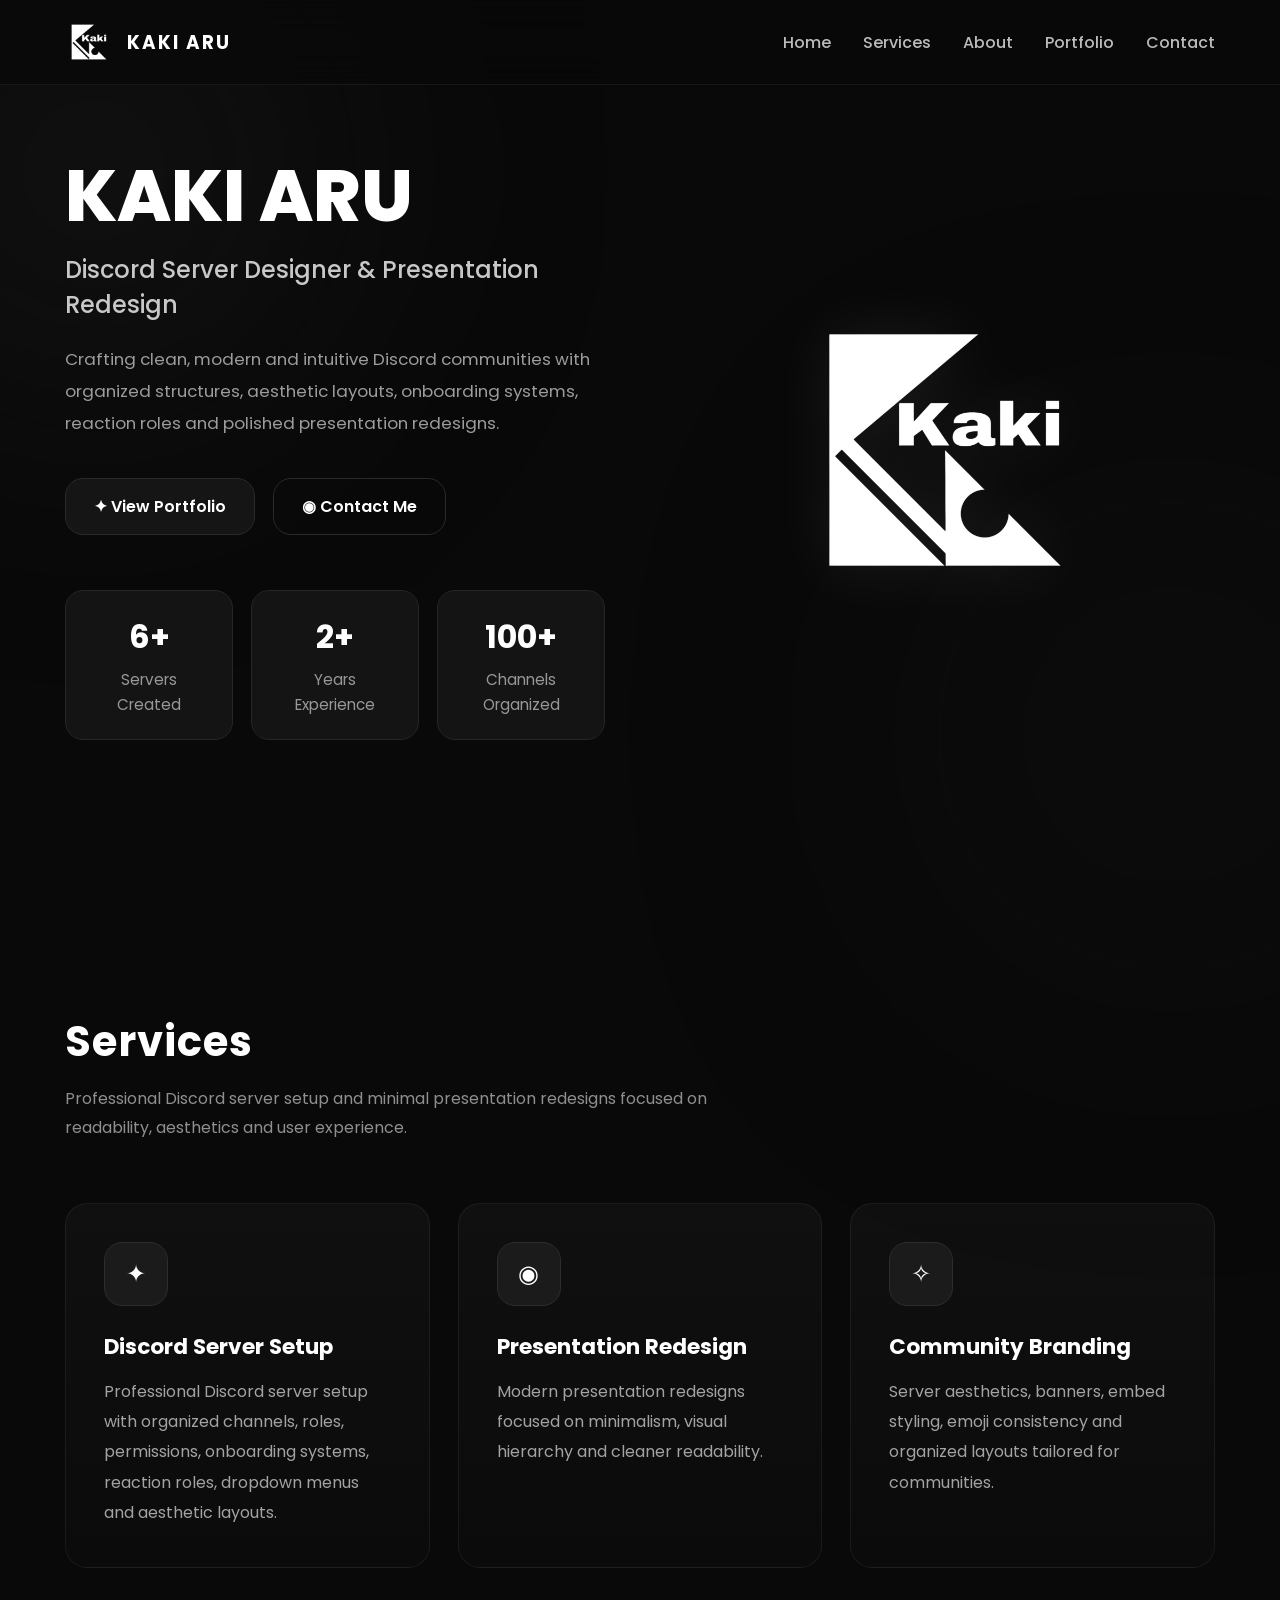
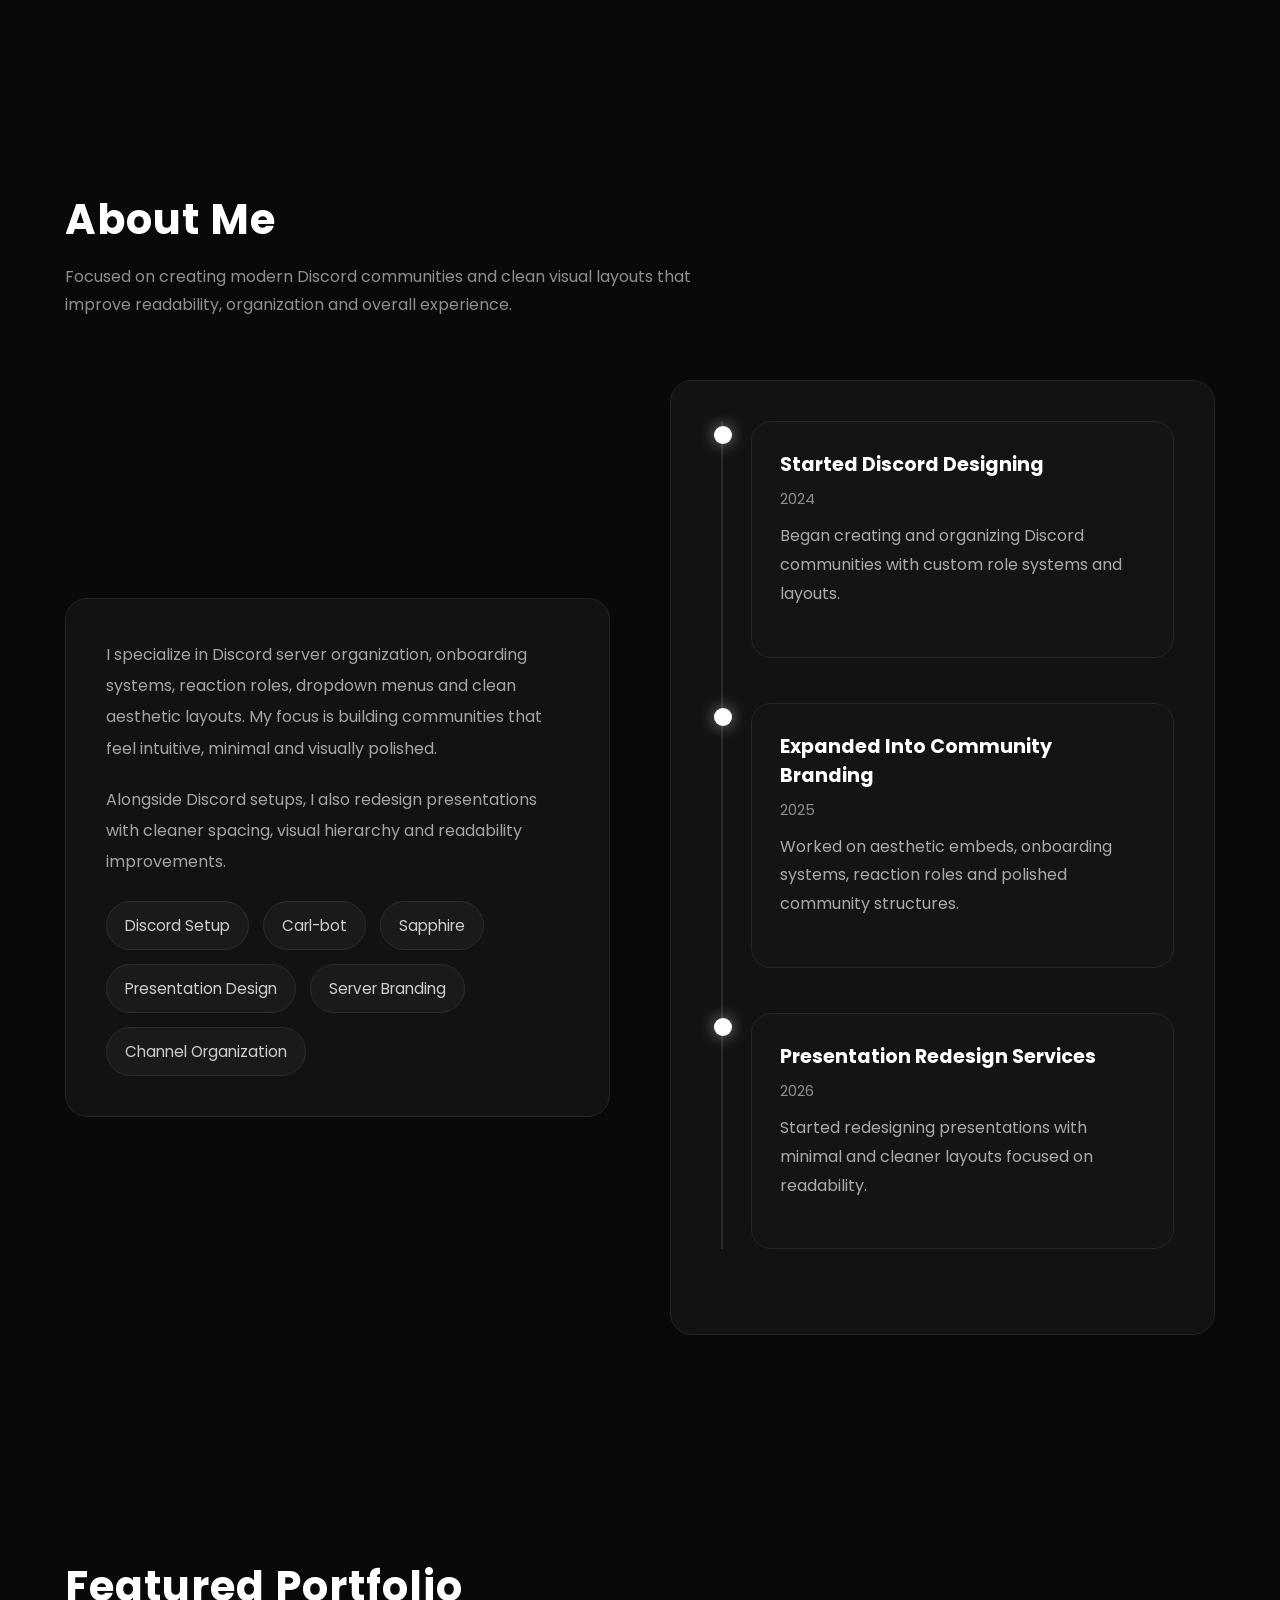
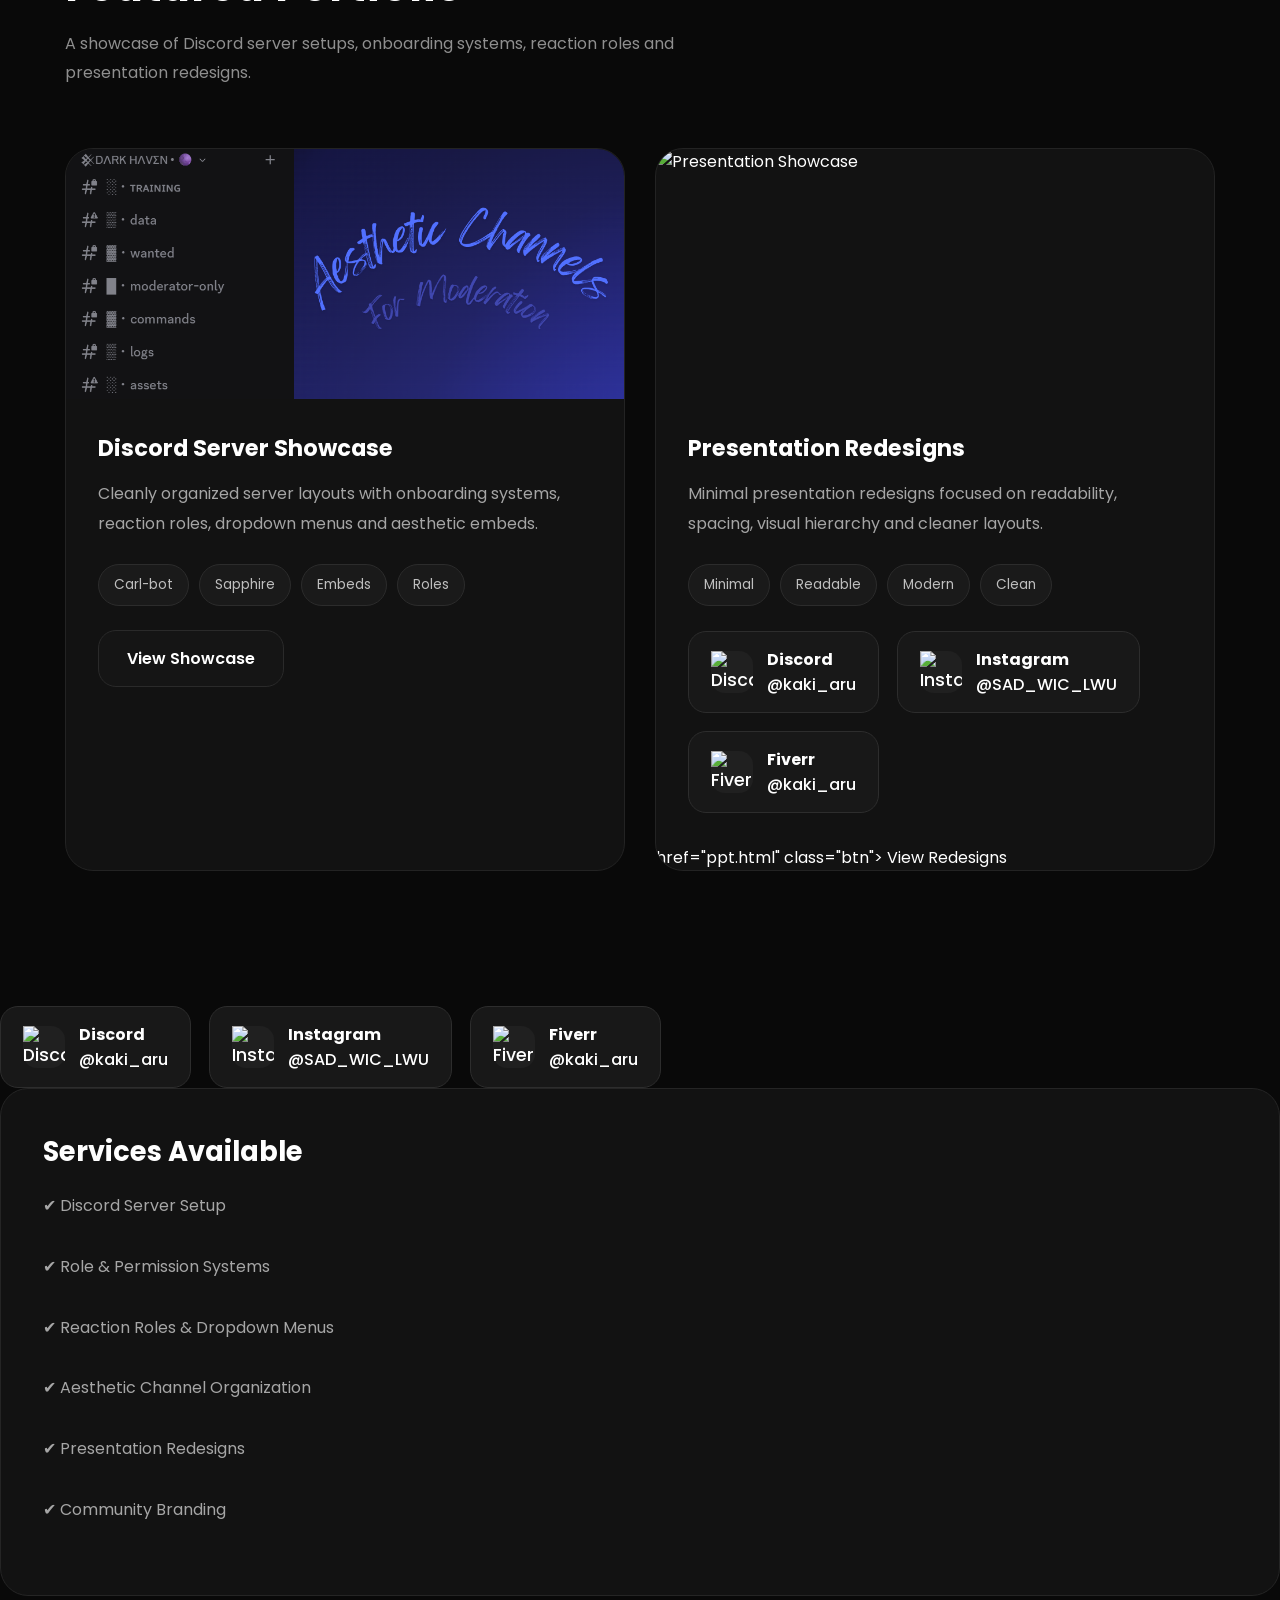
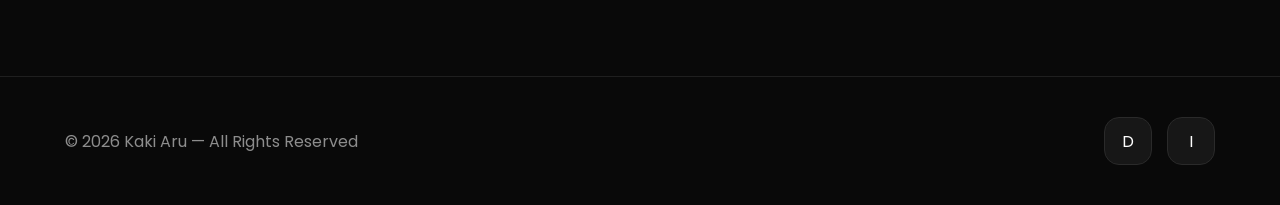
==== index.html @ 2134ad2c "Update index.html" ====
<!DOCTYPE html>
<html lang="en">

<head>

<meta charset="UTF-8">
<meta name="viewport" content="width=device-width, initial-scale=1.0">

<title>Kaki Aru | Discord Designer</title>

<meta name="description" content="Discord server setup and presentation redesign portfolio by Kaki Aru.">

<link rel="stylesheet" href="style.css">

</head>

<body>

<!-- MOBILE MENU -->

<div class="mobile-menu" id="mobileMenu">

<a href="#home">Home</a>
<a href="#services">Services</a>
<a href="#about">About</a>
<a href="#portfolio">Portfolio</a>
<a href="#contact">Contact</a>

</div>

<!-- NAVBAR -->

<nav id="navbar">

<div class="container nav-wrapper">

<div class="logo-area">

<img src="assets/logo.png" alt="Kaki Aru Logo">

<div class="logo-text">
KAKI ARU
</div>

</div>

<div class="nav-links">

<a href="#home">Home</a>
<a href="#services">Services</a>
<a href="#about">About</a>
<a href="#portfolio">Portfolio</a>
<a href="#contact">Contact</a>

</div>

<div class="menu-btn" id="menuBtn">
☰
</div>

</div>

</nav>

<!-- HERO -->

<section class="hero" id="home">

<div class="container hero-wrapper">

<div class="hero-content reveal">

<h1>
KAKI ARU
</h1>

<h2>
Discord Server Designer & Presentation Redesign
</h2>

<p>

Crafting clean, modern and intuitive Discord communities
with organized structures, aesthetic layouts, onboarding systems,
reaction roles and polished presentation redesigns.

</p>

<div class="hero-buttons">

<a href="#portfolio" class="btn">
✦ View Portfolio
</a>

<a href="#contact" class="btn secondary">
◉ Contact Me
</a>

</div>

<div class="stats">

<div class="stat">

<h3>6+</h3>
<span>Servers Created</span>

</div>

<div class="stat">

<h3>2+</h3>
<span>Years Experience</span>

</div>

<div class="stat">

<h3>100+</h3>
<span>Channels Organized</span>

</div>

</div>

</div>

<div class="hero-logo reveal">

<img src="assets/logo.png" alt="Kaki Aru Logo">

</div>

</div>

</section>

<!-- SERVICES -->

<section id="services">

<div class="container">

<div class="section-header reveal">

<h2 class="section-title">
Services
</h2>

<p class="section-sub">

Professional Discord server setup and minimal presentation redesigns
focused on readability, aesthetics and user experience.

</p>

</div>

<div class="services-grid">

<div class="service-card reveal">

<div class="service-icon">
✦
</div>

<h3>
Discord Server Setup
</h3>

<p>

Professional Discord server setup with organized channels,
roles, permissions, onboarding systems, reaction roles,
dropdown menus and aesthetic layouts.

</p>

</div>

<div class="service-card reveal">

<div class="service-icon">
◉
</div>

<h3>
Presentation Redesign
</h3>

<p>

Modern presentation redesigns focused on minimalism,
visual hierarchy and cleaner readability.

</p>

</div>

<div class="service-card reveal">

<div class="service-icon">
✧
</div>

<h3>
Community Branding
</h3>

<p>

Server aesthetics, banners, embed styling,
emoji consistency and organized layouts
tailored for communities.

</p>

</div>

</div>

</div>

</section>

<!-- ABOUT -->

<section id="about">

<div class="container">

<div class="section-header reveal">

<h2 class="section-title">
About Me
</h2>

<p class="section-sub">

Focused on creating modern Discord communities and clean visual layouts
that improve readability, organization and overall experience.

</p>

</div>

<div class="about">

<div class="about-box reveal">

<p>

I specialize in Discord server organization, onboarding systems,
reaction roles, dropdown menus and clean aesthetic layouts.
My focus is building communities that feel intuitive,
minimal and visually polished.

</p>

<p>

Alongside Discord setups, I also redesign presentations with cleaner
spacing, visual hierarchy and readability improvements.

</p>

<div class="skills">

<div class="skill">Discord Setup</div>
<div class="skill">Carl-bot</div>
<div class="skill">Sapphire</div>
<div class="skill">Presentation Design</div>
<div class="skill">Server Branding</div>
<div class="skill">Channel Organization</div>

</div>

</div>

<div class="about-box reveal">

<div class="timeline">

<div class="timeline-item">

<div class="timeline-dot"></div>

<div class="timeline-content">

<h4>Started Discord Designing</h4>

<span>2024</span>

<p>

Began creating and organizing Discord communities
with custom role systems and layouts.

</p>

</div>

</div>

<div class="timeline-item">

<div class="timeline-dot"></div>

<div class="timeline-content">

<h4>Expanded Into Community Branding</h4>

<span>2025</span>

<p>

Worked on aesthetic embeds, onboarding systems,
reaction roles and polished community structures.

</p>

</div>

</div>

<div class="timeline-item">

<div class="timeline-dot"></div>

<div class="timeline-content">

<h4>Presentation Redesign Services</h4>

<span>2026</span>

<p>

Started redesigning presentations with minimal
and cleaner layouts focused on readability.

</p>

</div>

</div>

</div>

</div>

</div>

</div>

</section>

<!-- PORTFOLIO -->

<section id="portfolio">

<div class="container">

<div class="section-header reveal">

<h2 class="section-title">
Featured Portfolio
</h2>

<p class="section-sub">

A showcase of Discord server setups, onboarding systems,
reaction roles and presentation redesigns.

</p>

</div>

<div class="portfolio-grid">

<!-- DISCORD -->

<div class="portfolio-card reveal">

<div class="portfolio-image">

<img src="assets/discord1.png" alt="Discord Showcase">

</div>

<div class="portfolio-content">

<h3>
Discord Server Showcase
</h3>

<p>

Cleanly organized server layouts with onboarding systems,
reaction roles, dropdown menus and aesthetic embeds.

</p>

<div class="portfolio-tags">

<span>Carl-bot</span>
<span>Sapphire</span>
<span>Embeds</span>
<span>Roles</span>

</div>

<a href="discord.html" class="btn">
View Showcase
</a>

</div>

</div>

<!-- PPT -->

<div class="portfolio-card reveal">

<div class="portfolio-image">

<img src="assets/ppt1.png" alt="Presentation Showcase">

</div>

<div class="portfolio-content">

<h3>
Presentation Redesigns
</h3>

<p>

Minimal presentation redesigns focused on readability,
spacing, visual hierarchy and cleaner layouts.

</p>

<div class="portfolio-tags">

<span>Minimal</span>
<span>Readable</span>
<span>Modern</span>
<span>Clean</span>

</div>

<a<div class="contact-links">

    <a href="https://discord.gg/8bvyrREqd4"
       target="_blank"
       class="contact-link">

        <div class="contact-icon">
            <img src="assets/discord.svg" alt="Discord">
        </div>

        <div>
            <strong>Discord</strong><br>
            <span>@kaki_aru</span>
        </div>

    </a>

    <a href="https://www.instagram.com/sad_wic_lwu/"
       target="_blank"
       class="contact-link">

        <div class="contact-icon">
            <img src="assets/instagram.svg" alt="Instagram">
        </div>

        <div>
            <strong>Instagram</strong><br>
            <span>@SAD_WIC_LWU</span>
        </div>

    </a>

    <a href="https://www.fiverr.com/s/zWkBb5d"
       target="_blank"
       class="contact-link">

        <div class="contact-icon">
            <img src="assets/fiverr.svg" alt="Fiverr">
        </div>

        <div>
            <strong>Fiverr</strong><br>
            <span>@kaki_aru</span>
        </div>

    </a>

</div> href="ppt.html" class="btn">
View Redesigns
</a>

</div>

</div>

</div>

</div>

</section>

<!-- CONTACT -->

</div>
<div class="contact-links">

    <a href="https://discord.gg/8bvyrREqd4"
       target="_blank"
       class="contact-link">

        <div class="contact-icon">
            <img src="assets/discord.svg" alt="Discord">
        </div>

        <div>
            <strong>Discord</strong><br>
            <span>@kaki_aru</span>
        </div>

    </a>

    <a href="https://www.instagram.com/sad_wic_lwu/"
       target="_blank"
       class="contact-link">

        <div class="contact-icon">
            <img src="assets/instagram.svg" alt="Instagram">
        </div>

        <div>
            <strong>Instagram</strong><br>
            <span>@SAD_WIC_LWU</span>
        </div>

    </a>

    <a href="https://www.fiverr.com/s/zWkBb5d"
       target="_blank"
       class="contact-link">

        <div class="contact-icon">
            <img src="assets/fiverr.svg" alt="Fiverr">
        </div>

        <div>
            <strong>Fiverr</strong><br>
            <span>@kaki_aru</span>
        </div>

    </a>

</div>
  
<div class="contact-card reveal">

<h3>
Services Available
</h3>

<p>

✔ Discord Server Setup<br><br>

✔ Role & Permission Systems<br><br>

✔ Reaction Roles & Dropdown Menus<br><br>

✔ Aesthetic Channel Organization<br><br>

✔ Presentation Redesigns<br><br>

✔ Community Branding

</p>

</div>

</div>

</div>

</section>

<!-- FOOTER -->

<footer>

<div class="container footer-wrapper">

<div class="footer-left">

© 2026 Kaki Aru — All Rights Reserved

</div>

<div class="footer-right">

<a href="https://discord.com/users/kaki_aru"
target="_blank"
class="footer-social">

D

</a>

<a href="https://instagram.com/SAD_WIC_LWU"
target="_blank"
class="footer-social">

I

</a>

</div>

</div>

</footer>

<!-- LIGHTBOX -->

<div class="lightbox" id="lightbox">

<span class="lightbox-close" id="lightboxClose">
×
</span>

<img src="" alt="Preview" id="lightboxImg">

</div>

<script src="script.js"></script>

</body>
</html>
---- style.css ----
/* ===========================
   KAKI ARU PORTFOLIO
   style.css
=========================== */

@import url('https://fonts.googleapis.com/css2?family=Poppins:wght@300;400;500;600;700;800&display=swap');

:root{

--bg:#090909;
--surface:#111111;
--surface2:#171717;
--border:#2a2a2a;

--primary:#ffffff;
--secondary:#bdbdbd;

--accent:#7dd3fc;

--radius:22px;

--shadow:0 10px 40px rgba(0,0,0,.45);

}

*{
margin:0;
padding:0;
box-sizing:border-box;
}

html{

scroll-behavior:smooth;

}

body{

background:var(--bg);

font-family:'Poppins',sans-serif;

color:white;

overflow-x:hidden;

}

body::before{

content:"";

position:fixed;

left:-20%;

top:-20%;

width:700px;

height:700px;

background:radial-gradient(circle,#202020 0%,transparent 70%);

filter:blur(120px);

opacity:.5;

pointer-events:none;

z-index:-2;

}

body::after{

content:"";

position:fixed;

right:-15%;

bottom:-15%;

width:600px;

height:600px;

background:radial-gradient(circle,#181818 0%,transparent 70%);

filter:blur(140px);

opacity:.6;

pointer-events:none;

z-index:-2;

}

img{

max-width:100%;

display:block;

}

a{

text-decoration:none;

color:inherit;

}

.container{

width:min(1150px,92%);

margin:auto;

}

/* NAVBAR */

nav{

position:fixed;

top:0;

left:0;

width:100%;

z-index:999;

background:rgba(9,9,9,.72);

backdrop-filter:blur(18px);

border-bottom:1px solid rgba(255,255,255,.06);

transition:.35s;

}

.nav-scrolled{

background:rgba(9,9,9,.92);

}

.nav-wrapper{

display:flex;

align-items:center;

justify-content:space-between;

padding:18px 0;

}

.logo-area{

display:flex;

align-items:center;

gap:14px;

}

.logo-area img{

width:48px;

height:48px;

object-fit:contain;

}

.logo-text{

font-size:1.15rem;

font-weight:700;

letter-spacing:2px;

}

.nav-links{

display:flex;

gap:32px;

}

.nav-links a{

color:#bbbbbb;

transition:.25s;

font-weight:500;

}

.nav-links a:hover{

color:white;

}

/* HERO */

.hero{

min-height:100vh;

display:flex;

align-items:center;

}

.hero-wrapper{

display:grid;

grid-template-columns:1fr 1fr;

gap:70px;

align-items:center;

}

.hero-logo{

display:flex;

justify-content:center;

}

.hero-logo img{

width:320px;

filter:drop-shadow(0 0 30px rgba(255,255,255,.08));

animation:float 5s ease-in-out infinite;

}

@keyframes float{

0%{transform:translateY(0px);}

50%{transform:translateY(-12px);}

100%{transform:translateY(0px);}

}

.hero h1{

font-size:4.5rem;

font-weight:800;

line-height:1;

margin-bottom:20px;

}

.hero h2{

font-size:1.5rem;

font-weight:500;

color:#c8c8c8;

margin-bottom:22px;

}

.hero p{

color:#9c9c9c;

line-height:1.9;

font-size:1.05rem;

max-width:560px;

}

.hero-buttons{

margin-top:38px;

display:flex;

gap:18px;

flex-wrap:wrap;

}

.btn{

padding:15px 28px;

border-radius:18px;

border:1px solid var(--border);

background:#151515;

transition:.3s;

font-weight:600;

cursor:pointer;

display:inline-flex;

align-items:center;

gap:10px;

}

.btn:hover{

background:white;

color:black;

transform:translateY(-3px);

box-shadow:var(--shadow);

}

.btn.secondary{

background:transparent;

}

.stats{

display:grid;

grid-template-columns:repeat(3,1fr);

gap:18px;

margin-top:55px;

}

.stat{

background:#141414;

border:1px solid #262626;

padding:22px;

border-radius:18px;

text-align:center;

}

.stat h3{

font-size:2rem;

margin-bottom:6px;

}

.stat span{

color:#989898;

font-size:.95rem;

}

/* ===========================
   SERVICES
=========================== */

section{

padding:110px 0;

}

.section-header{

margin-bottom:60px;

}

.section-sub{

color:#8f8f8f;

margin-top:12px;

line-height:1.8;

max-width:650px;

}

.section-title{

font-size:2.6rem;

font-weight:700;

letter-spacing:1px;

}

.services-grid{

display:grid;

grid-template-columns:repeat(auto-fit,minmax(280px,1fr));

gap:28px;

}

.service-card{

background:linear-gradient(
180deg,
rgba(255,255,255,.03),
rgba(255,255,255,.01)
);

border:1px solid rgba(255,255,255,.06);

padding:38px;

border-radius:var(--radius);

transition:.35s;

position:relative;

overflow:hidden;

}

.service-card::before{

content:"";

position:absolute;

top:0;

left:-100%;

width:100%;

height:100%;

background:linear-gradient(
90deg,
transparent,
rgba(255,255,255,.04),
transparent
);

transition:.7s;

}

.service-card:hover::before{

left:100%;

}

.service-card:hover{

transform:translateY(-8px);

border-color:#3d3d3d;

box-shadow:var(--shadow);

}

.service-icon{

width:64px;

height:64px;

border-radius:18px;

display:flex;

align-items:center;

justify-content:center;

background:#1b1b1b;

font-size:1.5rem;

margin-bottom:24px;

border:1px solid #2d2d2d;

}

.service-card h3{

font-size:1.35rem;

margin-bottom:14px;

}

.service-card p{

color:#a3a3a3;

line-height:1.9;

}

/* ===========================
   ABOUT
=========================== */

.about{

display:grid;

grid-template-columns:1fr 1fr;

gap:60px;

align-items:center;

}

.about-box{

background:#121212;

padding:40px;

border-radius:var(--radius);

border:1px solid #242424;

}

.about-box p{

line-height:1.95;

color:#a5a5a5;

margin-bottom:20px;

}

.skills{

display:flex;

flex-wrap:wrap;

gap:14px;

margin-top:24px;

}

.skill{

padding:12px 18px;

border-radius:999px;

background:#1a1a1a;

border:1px solid #2d2d2d;

font-size:.95rem;

color:#cfcfcf;

}

/* ===========================
   PORTFOLIO
=========================== */

.portfolio-grid{

display:grid;

grid-template-columns:repeat(auto-fit,minmax(340px,1fr));

gap:30px;

}

.portfolio-card{

background:#121212;

border:1px solid #232323;

border-radius:28px;

overflow:hidden;

transition:.35s;

position:relative;

}

.portfolio-card:hover{

transform:translateY(-10px);

box-shadow:var(--shadow);

border-color:#3c3c3c;

}

.portfolio-image{

height:250px;

overflow:hidden;

}

.portfolio-image img{

width:100%;

height:100%;

object-fit:cover;

transition:.6s;

}

.portfolio-card:hover img{

transform:scale(1.06);

}

.portfolio-content{

padding:32px;

}

.portfolio-content h3{

font-size:1.4rem;

margin-bottom:14px;

}

.portfolio-content p{

color:#a5a5a5;

line-height:1.85;

margin-bottom:26px;

}

.portfolio-tags{

display:flex;

flex-wrap:wrap;

gap:10px;

margin-bottom:24px;

}

.portfolio-tags span{

padding:10px 15px;

background:#1a1a1a;

border:1px solid #2c2c2c;

border-radius:999px;

font-size:.85rem;

color:#bfbfbf;

}

/* ===========================
   GALLERY
=========================== */

.gallery{

display:grid;

grid-template-columns:repeat(auto-fit,minmax(350px,1fr));

gap:28px;

}

.gallery-item{

position:relative;

overflow:hidden;

border-radius:24px;

border:1px solid #262626;

cursor:pointer;

background:#111;

}

.gallery-item img{

width:100%;

height:100%;

object-fit:cover;

transition:.6s;

}

.gallery-item:hover img{

transform:scale(1.05);

}

.gallery-overlay{

position:absolute;

inset:0;

background:linear-gradient(
180deg,
transparent,
rgba(0,0,0,.75)
);

display:flex;

align-items:flex-end;

padding:28px;

opacity:0;

transition:.35s;

}

.gallery-item:hover .gallery-overlay{

opacity:1;

}

.gallery-overlay h3{

font-size:1.2rem;

margin-bottom:8px;

}

.gallery-overlay p{

font-size:.95rem;

color:#cfcfcf;

line-height:1.7;

}

/* ===========================
   LIGHTBOX
=========================== */

.lightbox{

position:fixed;

inset:0;

background:rgba(0,0,0,.88);

display:flex;

align-items:center;

justify-content:center;

z-index:9999;

opacity:0;

pointer-events:none;

transition:.35s;

padding:30px;

}

.lightbox.active{

opacity:1;

pointer-events:auto;

}

.lightbox img{

max-width:95%;

max-height:90vh;

border-radius:18px;

border:1px solid #333;

}

.lightbox-close{

position:absolute;

top:30px;

right:40px;

font-size:2rem;

cursor:pointer;

color:white;

}

```css id="2v1s0m"
/* ===========================
   CONTACT
=========================== */

.contact-wrapper{

display:grid;

grid-template-columns:1fr 1fr;

gap:35px;

}

.contact-card{

background:#121212;

border:1px solid #252525;

border-radius:28px;

padding:42px;

}

.contact-card h3{

font-size:1.7rem;

margin-bottom:18px;

}

.contact-card p{

color:#a6a6a6;

line-height:1.9;

margin-bottom:28px;

}

.contact-links{

display:flex;

flex-wrap:wrap;

gap:18px;

margin-top:25px;

}

.contact-link{

display:flex;

align-items:center;

gap:14px;

padding:15px 22px;

background:#181818;

border:1px solid #2d2d2d;

border-radius:18px;

transition:.3s;

font-weight:500;

}

.contact-link:hover{

background:white;

color:black;

transform:translateY(-4px);

}

.contact-icon{

width:42px;

height:42px;

border-radius:14px;

background:#202020;

display:flex;

align-items:center;

justify-content:center;

font-size:1.1rem;

}

/* ===========================
   TIMELINE
=========================== */

.timeline{

position:relative;

padding-left:40px;

}

.timeline::before{

content:"";

position:absolute;

left:10px;

top:0;

width:2px;

height:100%;

background:#2b2b2b;

}

.timeline-item{

position:relative;

margin-bottom:45px;

}

.timeline-dot{

position:absolute;

left:-37px;

top:5px;

width:18px;

height:18px;

border-radius:50%;

background:white;

box-shadow:0 0 15px rgba(255,255,255,.5);

}

.timeline-content{

background:#141414;

border:1px solid #262626;

padding:28px;

border-radius:20px;

}

.timeline-content h4{

margin-bottom:10px;

font-size:1.2rem;

}

.timeline-content span{

display:block;

margin-bottom:12px;

color:#8f8f8f;

font-size:.9rem;

}

.timeline-content p{

color:#aaaaaa;

line-height:1.8;

}

/* ===========================
   FOOTER
=========================== */

footer{

padding:40px 0;

border-top:1px solid #1f1f1f;

margin-top:80px;

}

.footer-wrapper{

display:flex;

justify-content:space-between;

align-items:center;

gap:20px;

flex-wrap:wrap;

}

.footer-left{

color:#8d8d8d;

}

.footer-right{

display:flex;

gap:15px;

}

.footer-social{

width:48px;

height:48px;

border-radius:15px;

display:flex;

align-items:center;

justify-content:center;

background:#171717;

border:1px solid #2a2a2a;

transition:.3s;

}

.footer-social:hover{

background:white;

color:black;

transform:translateY(-4px);

}

/* ===========================
   REVEAL ANIMATIONS
=========================== */

.reveal{

opacity:0;

transform:translateY(40px);

transition:1s;

}

.reveal.active{

opacity:1;

transform:translateY(0);

}

/* ===========================
   MOBILE NAV
=========================== */

.menu-btn{

display:none;

width:52px;

height:52px;

border-radius:16px;

background:#151515;

border:1px solid #2c2c2c;

cursor:pointer;

align-items:center;

justify-content:center;

font-size:1.4rem;

}

.mobile-menu{

position:fixed;

top:0;

right:-100%;

width:280px;

height:100vh;

background:#101010;

z-index:99999;

padding:90px 35px;

transition:.4s;

border-left:1px solid #262626;

}

.mobile-menu.active{

right:0;

}

.mobile-menu a{

display:block;

margin-bottom:28px;

font-size:1.1rem;

color:#d0d0d0;

}

/* ===========================
   RESPONSIVE
=========================== */

@media(max-width:980px){

.hero-wrapper{

grid-template-columns:1fr;

text-align:center;

}

.hero-logo{

order:-1;

}

.hero p{

margin:auto;

}

.hero-buttons{

justify-content:center;

}

.stats{

grid-template-columns:1fr;

}

.about{

grid-template-columns:1fr;

}

.contact-wrapper{

grid-template-columns:1fr;

}

.hero h1{

font-size:3.5rem;

}

.gallery{

grid-template-columns:1fr;

}

}

@media(max-width:768px){

.nav-links{

display:none;

}

.menu-btn{

display:flex;

}

.hero{

padding-top:120px;

padding-bottom:70px;

}

.hero h1{

font-size:2.8rem;

}

.hero h2{

font-size:1.2rem;

}

.section-title{

font-size:2rem;

}

.portfolio-grid{

grid-template-columns:1fr;

}

.services-grid{

grid-template-columns:1fr;

}

.gallery{

grid-template-columns:1fr;

}

.footer-wrapper{

flex-direction:column;

text-align:center;

}

.contact-card{

padding:30px;

}

.timeline{

padding-left:25px;

}

.timeline-dot{

left:-23px;

}

}

@media(max-width:500px){

.hero-logo img{

width:240px;

}

.hero h1{

font-size:2.2rem;

}

.btn{

width:100%;

justify-content:center;

}

.portfolio-content{

padding:24px;

}

.service-card{

padding:28px;

}

}

/* ===========================
   SCROLLBAR
=========================== */

::-webkit-scrollbar{

width:10px;

}

::-webkit-scrollbar-track{

background:#111;

}

::-webkit-scrollbar-thumb{

background:#2b2b2b;

border-radius:999px;

}

::-webkit-scrollbar-thumb:hover{

background:#3d3d3d;

}
```
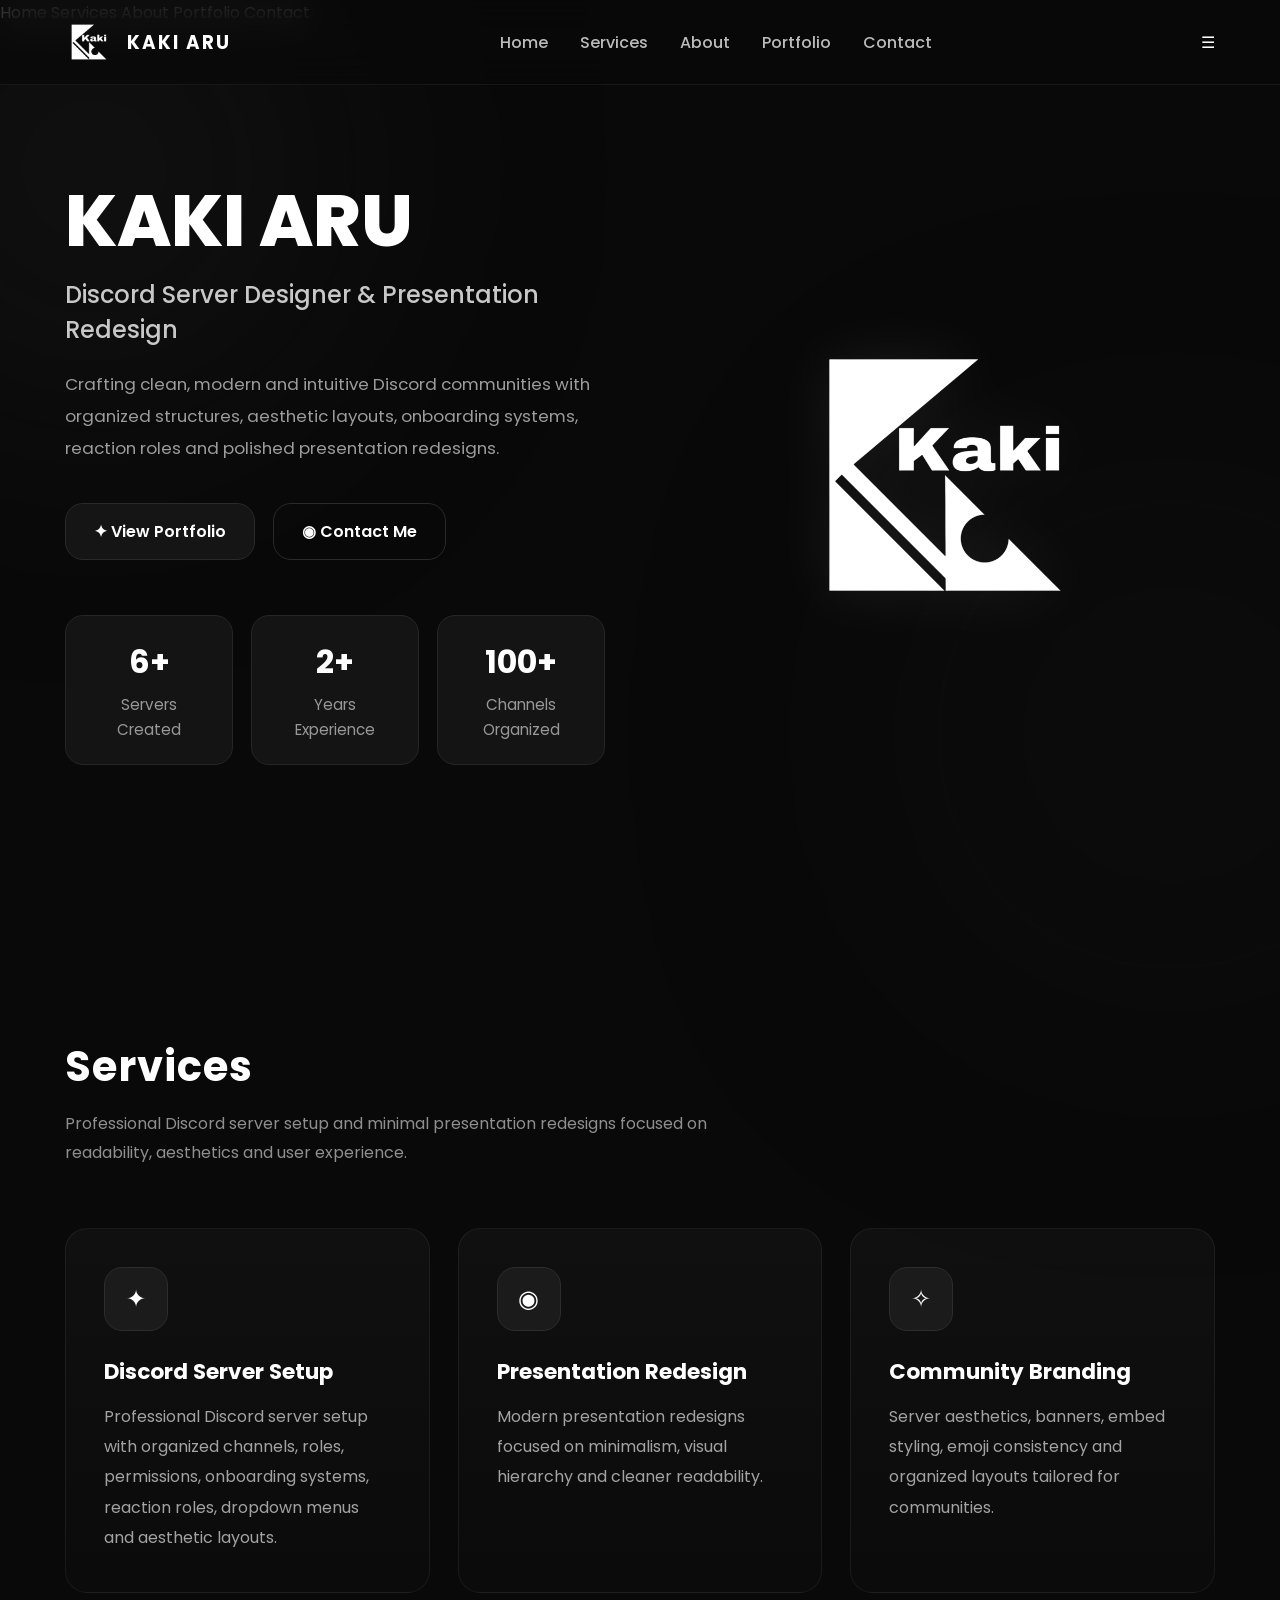
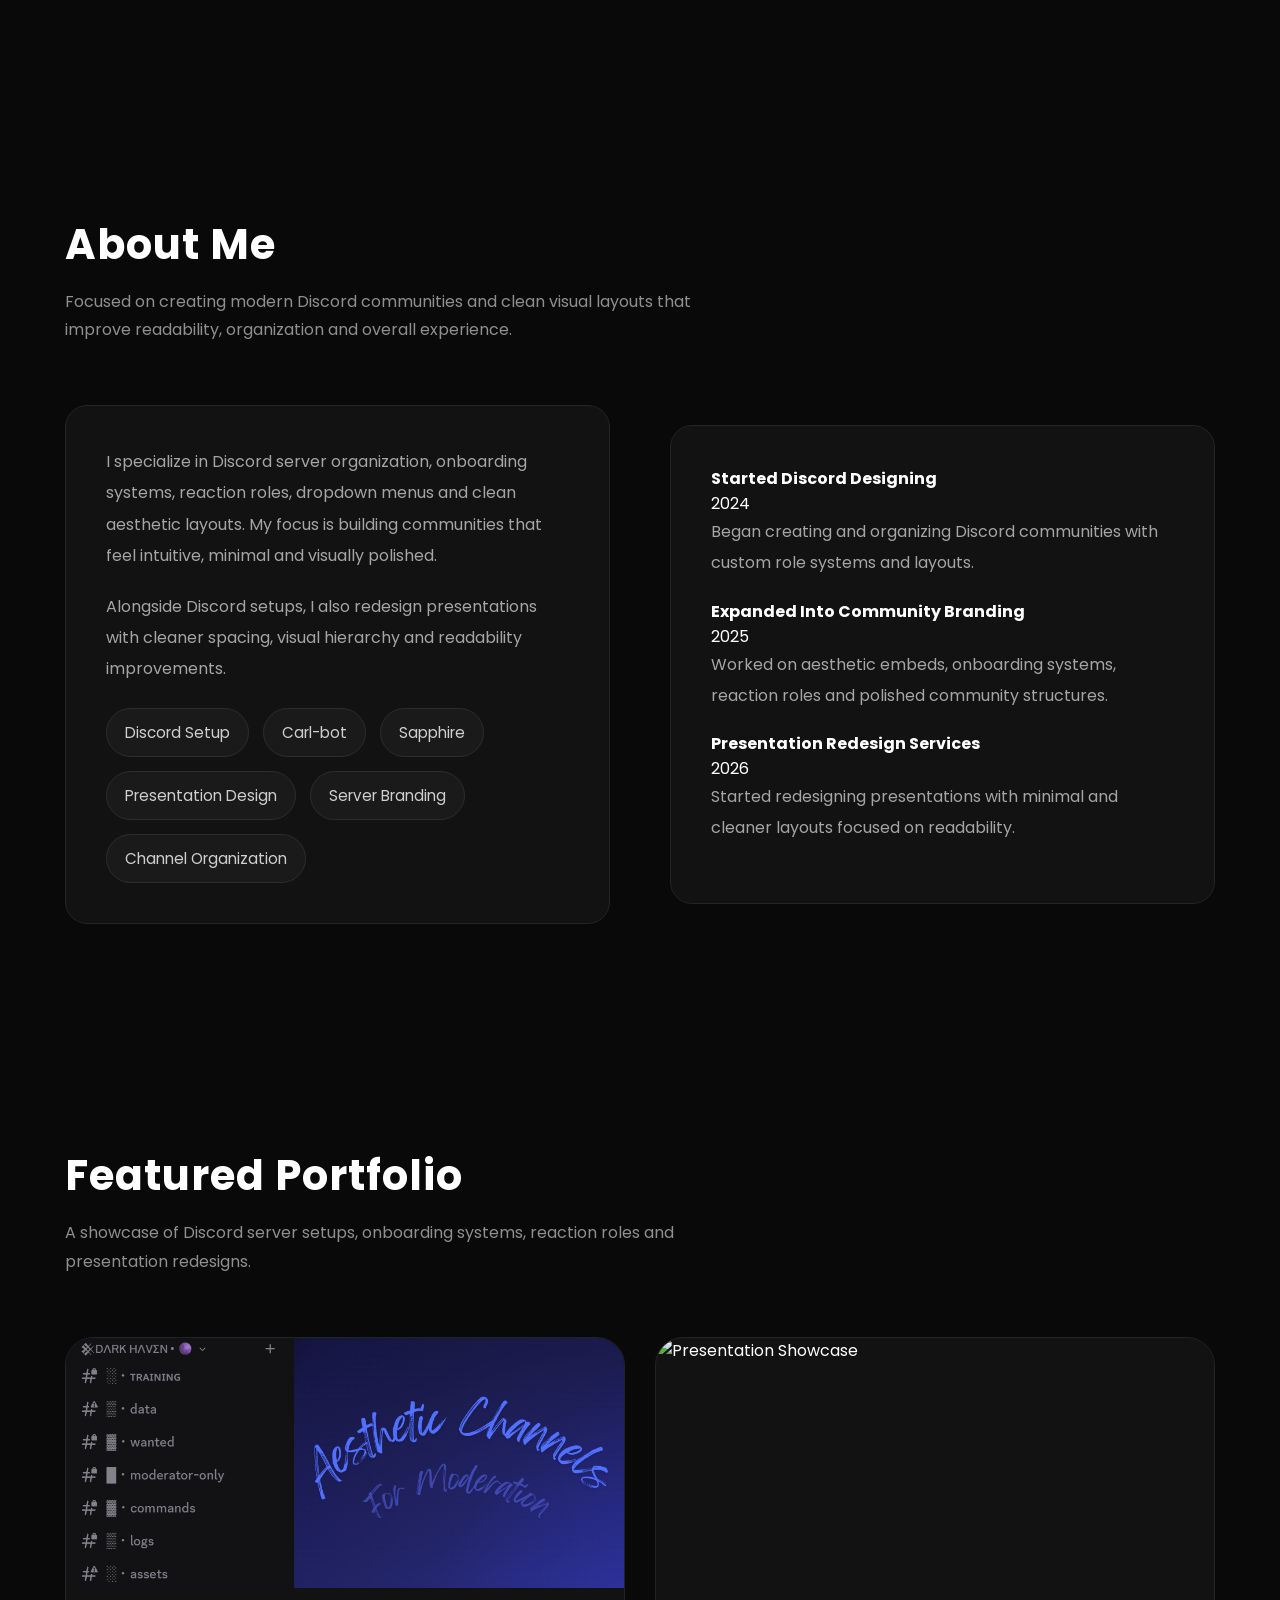
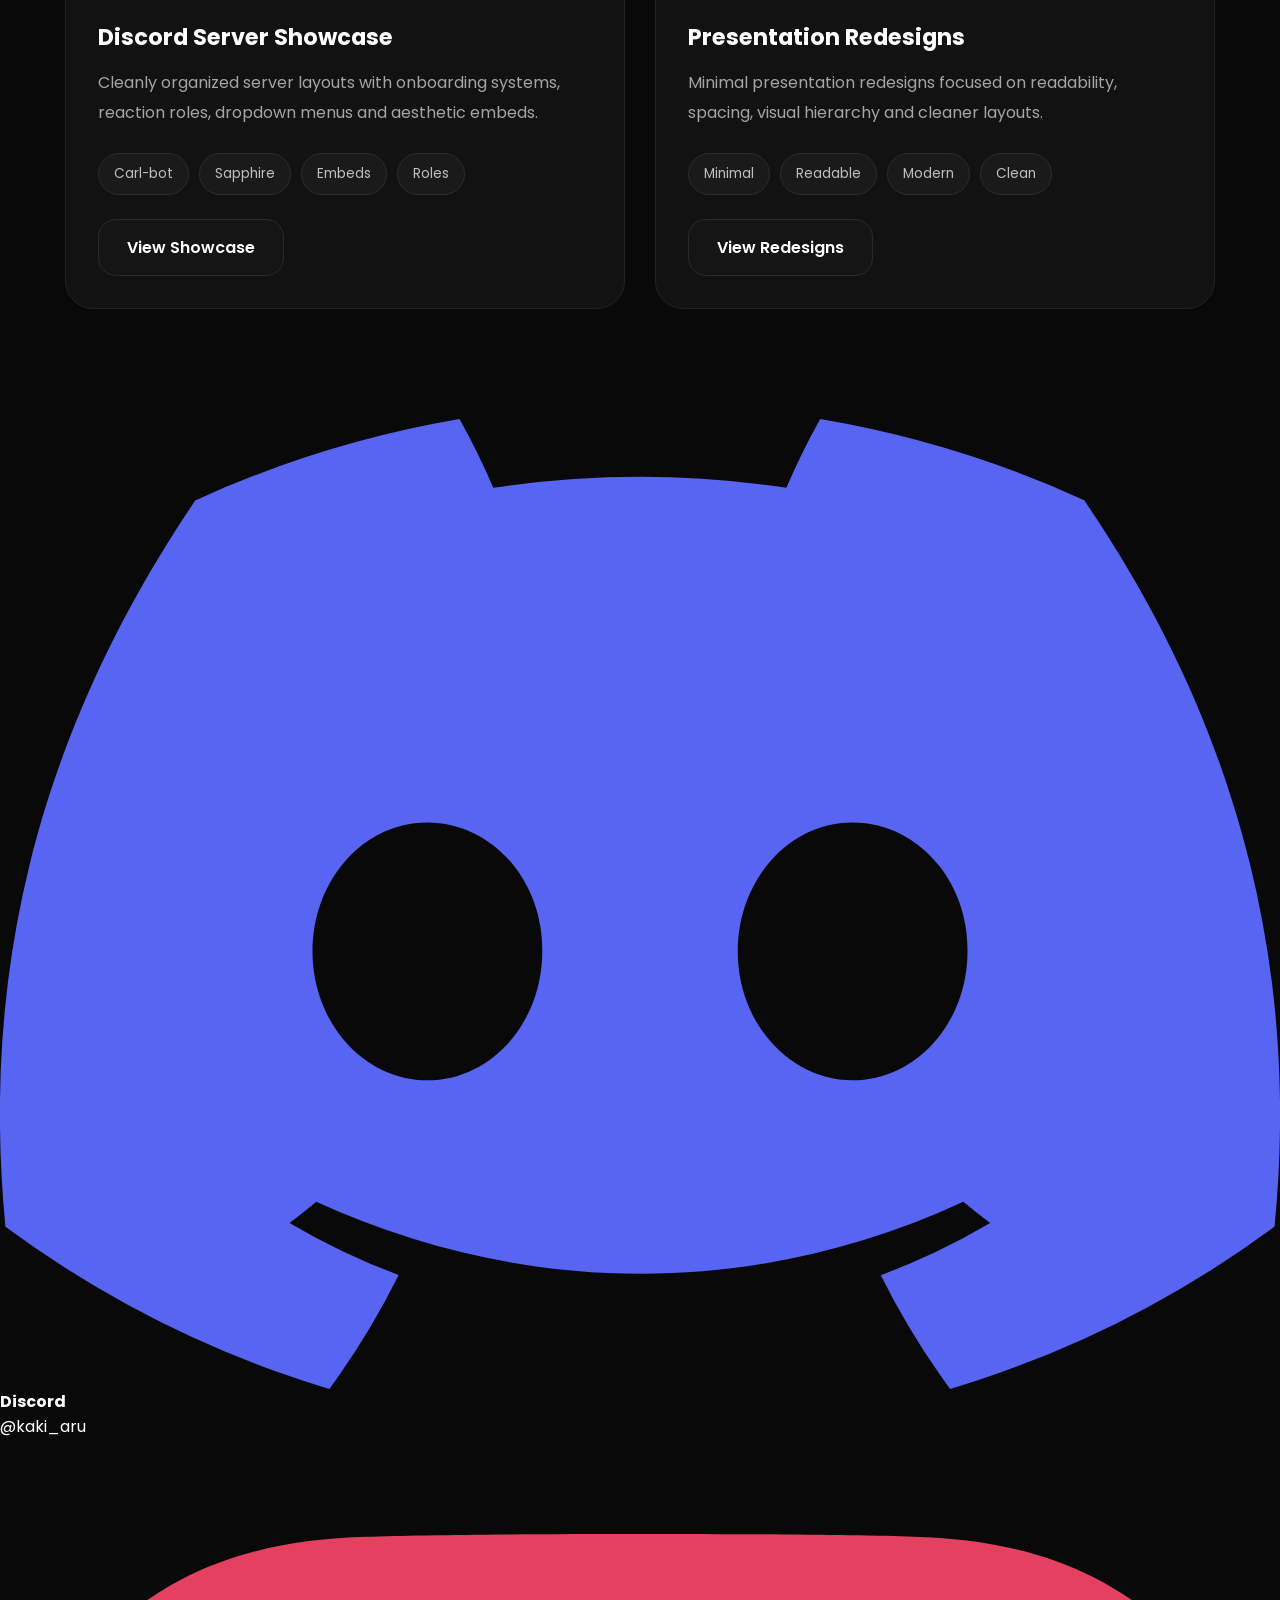
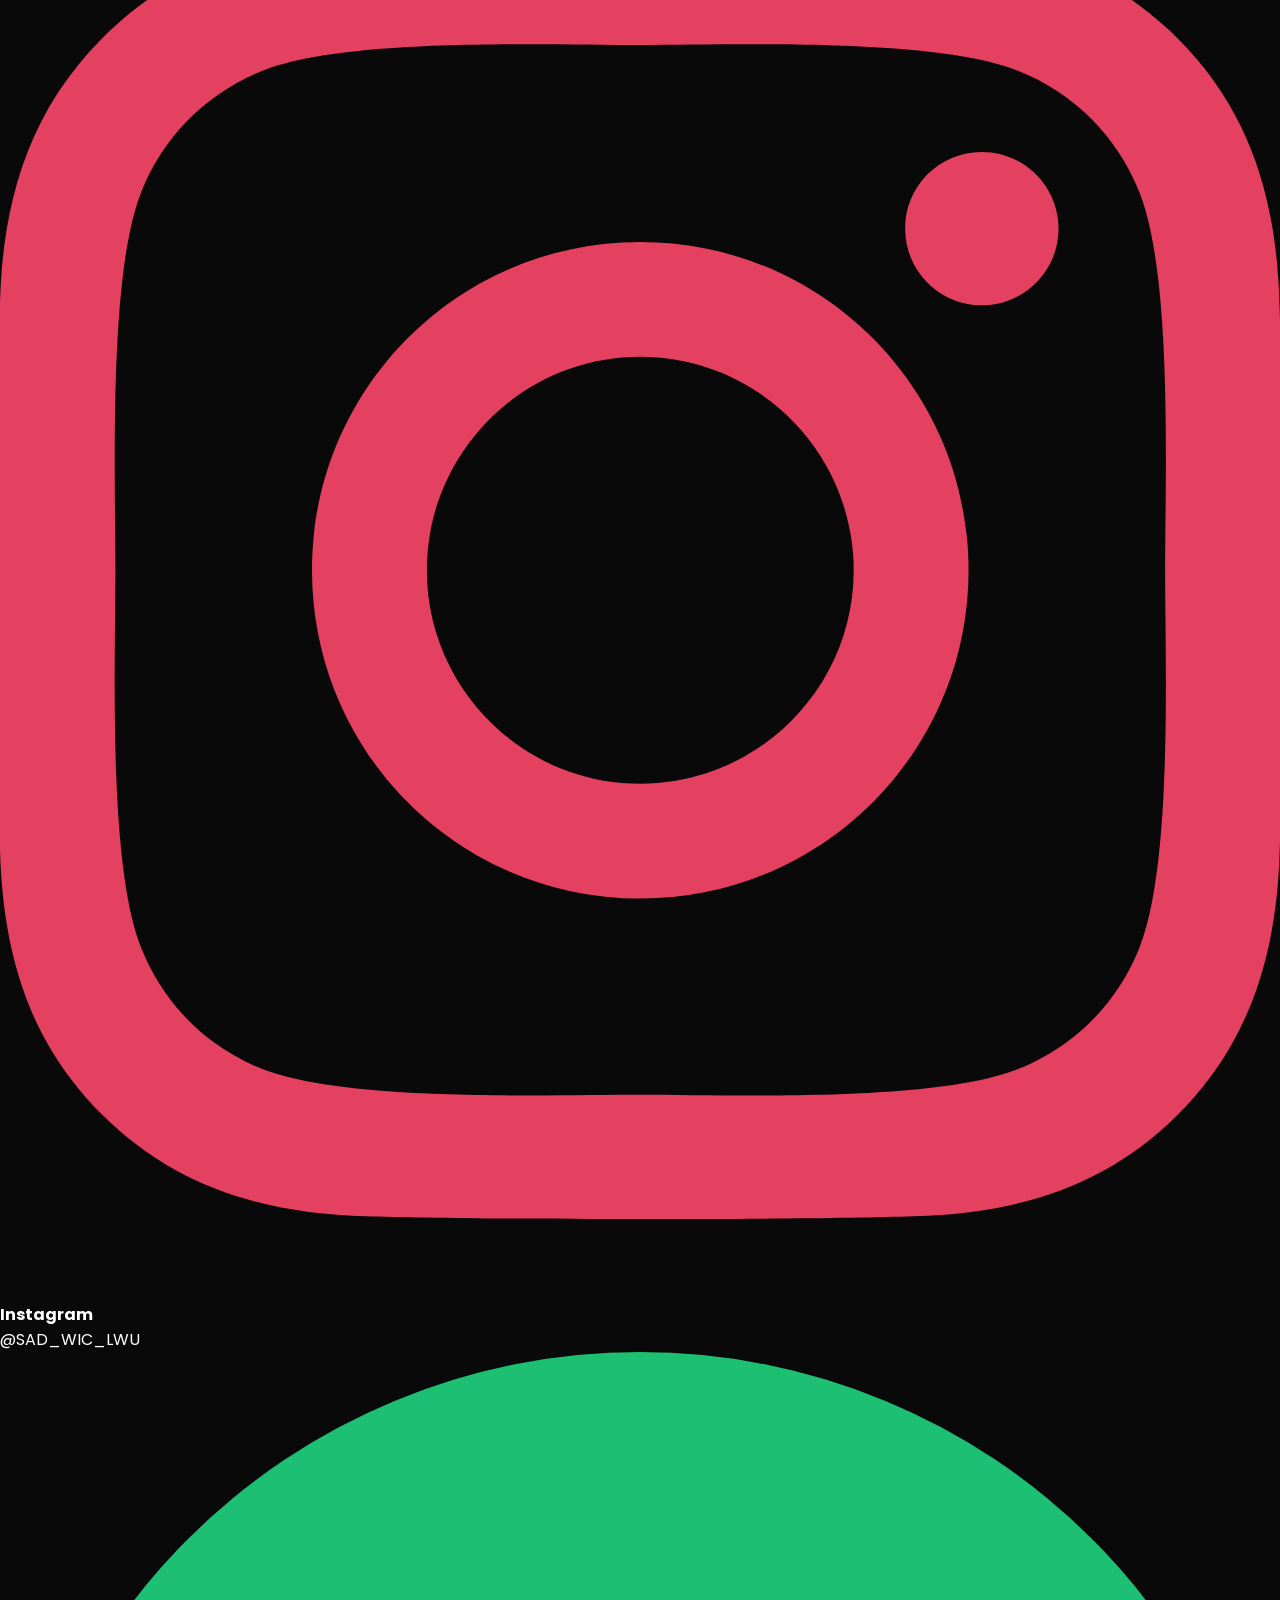
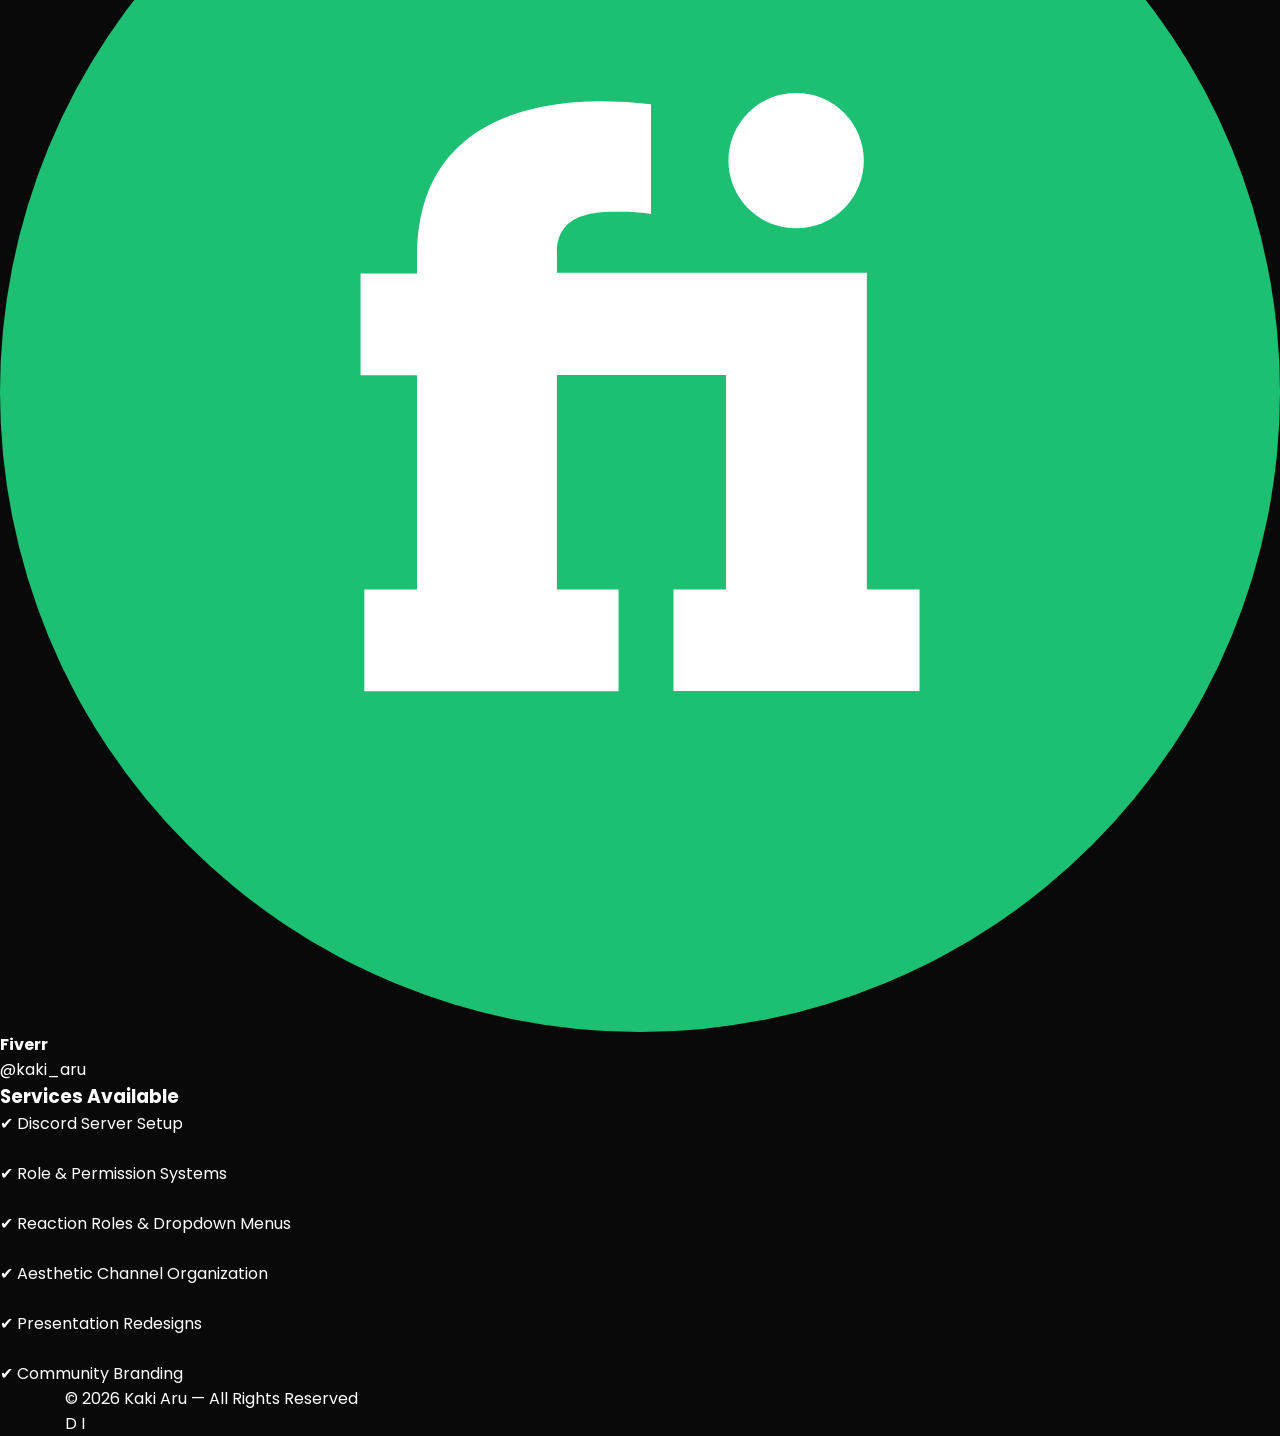
==== commit c93cca6a: "Update index.html" ====
--- a/index.html
+++ b/index.html
@@ -421,35 +421,46 @@
 
 <div class="portfolio-card reveal">
 
-<div class="portfolio-image">
-
-<img src="assets/ppt1.png" alt="Presentation Showcase">
-
-</div>
-
-<div class="portfolio-content">
-
-<h3>
-Presentation Redesigns
-</h3>
-
-<p>
-
-Minimal presentation redesigns focused on readability,
-spacing, visual hierarchy and cleaner layouts.
-
-</p>
-
-<div class="portfolio-tags">
-
-<span>Minimal</span>
-<span>Readable</span>
-<span>Modern</span>
-<span>Clean</span>
-
-</div>
-
-<a<div class="contact-links">
+    <div class="portfolio-image">
+        <img src="assets/ppt1.png" alt="Presentation Showcase">
+    </div>
+
+    <div class="portfolio-content">
+
+        <h3>
+            Presentation Redesigns
+        </h3>
+
+        <p>
+            Minimal presentation redesigns focused on readability,
+            spacing, visual hierarchy and cleaner layouts.
+        </p>
+
+        <div class="portfolio-tags">
+            <span>Minimal</span>
+            <span>Readable</span>
+            <span>Modern</span>
+            <span>Clean</span>
+        </div>
+
+        <a href="ppt.html" class="btn">
+            View Redesigns
+        </a>
+
+    </div>
+
+</div>
+
+</div>
+
+</div>
+
+</section>
+
+<!-- CONTACT -->
+
+</div>
+<div class="contact-links">
 
     <a href="https://discord.gg/8bvyrREqd4"
        target="_blank"
@@ -496,70 +507,6 @@
 
     </a>
 
-</div> href="ppt.html" class="btn">
-View Redesigns
-</a>
-
-</div>
-
-</div>
-
-</div>
-
-</div>
-
-</section>
-
-<!-- CONTACT -->
-
-</div>
-<div class="contact-links">
-
-    <a href="https://discord.gg/8bvyrREqd4"
-       target="_blank"
-       class="contact-link">
-
-        <div class="contact-icon">
-            <img src="assets/discord.svg" alt="Discord">
-        </div>
-
-        <div>
-            <strong>Discord</strong><br>
-            <span>@kaki_aru</span>
-        </div>
-
-    </a>
-
-    <a href="https://www.instagram.com/sad_wic_lwu/"
-       target="_blank"
-       class="contact-link">
-
-        <div class="contact-icon">
-            <img src="assets/instagram.svg" alt="Instagram">
-        </div>
-
-        <div>
-            <strong>Instagram</strong><br>
-            <span>@SAD_WIC_LWU</span>
-        </div>
-
-    </a>
-
-    <a href="https://www.fiverr.com/s/zWkBb5d"
-       target="_blank"
-       class="contact-link">
-
-        <div class="contact-icon">
-            <img src="assets/fiverr.svg" alt="Fiverr">
-        </div>
-
-        <div>
-            <strong>Fiverr</strong><br>
-            <span>@kaki_aru</span>
-        </div>
-
-    </a>
-
 </div>
   
 <div class="contact-card reveal">
--- a/style.css
+++ b/style.css
@@ -878,30 +878,7 @@
 
 max-height:90vh;
 
-border-radius:18px;
-
-border:1px solid #333;
-
-}
-
-.lightbox-close{
-
-position:absolute;
-
-top:30px;
-
-right:40px;
-
-font-size:2rem;
-
-cursor:pointer;
-
-color:white;
-
-}
-
-```css id="2v1s0m"
-/* ===========================
+borde/* ===========================
    CONTACT
 =========================== */
 
@@ -949,7 +926,7 @@
 
 display:flex;
 
-flex-wrap:wrap;
+flex-direction:column;
 
 gap:18px;
 
@@ -963,9 +940,9 @@
 
 align-items:center;
 
-gap:14px;
-
-padding:15px 22px;
+gap:18px;
+
+padding:16px 20px;
 
 background:#181818;
 
@@ -975,15 +952,15 @@
 
 transition:.3s;
 
-font-weight:500;
+color:white;
 
 }
 
 .contact-link:hover{
 
-background:white;
-
-color:black;
+background:#222;
+
+border-color:#555;
 
 transform:translateY(-4px);
 
@@ -991,11 +968,11 @@
 
 .contact-icon{
 
-width:42px;
-
-height:42px;
-
-border-radius:14px;
+width:52px;
+
+height:52px;
+
+border-radius:16px;
 
 background:#202020;
 
@@ -1005,9 +982,36 @@
 
 justify-content:center;
 
-font-size:1.1rem;
-
-}
+flex-shrink:0;
+
+}
+
+.contact-icon img{
+
+width:26px;
+
+height:26px;
+
+}
+
+.contact-link strong{
+
+display:block;
+
+font-size:16px;
+
+margin-bottom:4px;
+
+}
+
+.contact-link span{
+
+font-size:14px;
+
+color:#9d9d9d;
+
+}
+
 
 /* ===========================
    TIMELINE
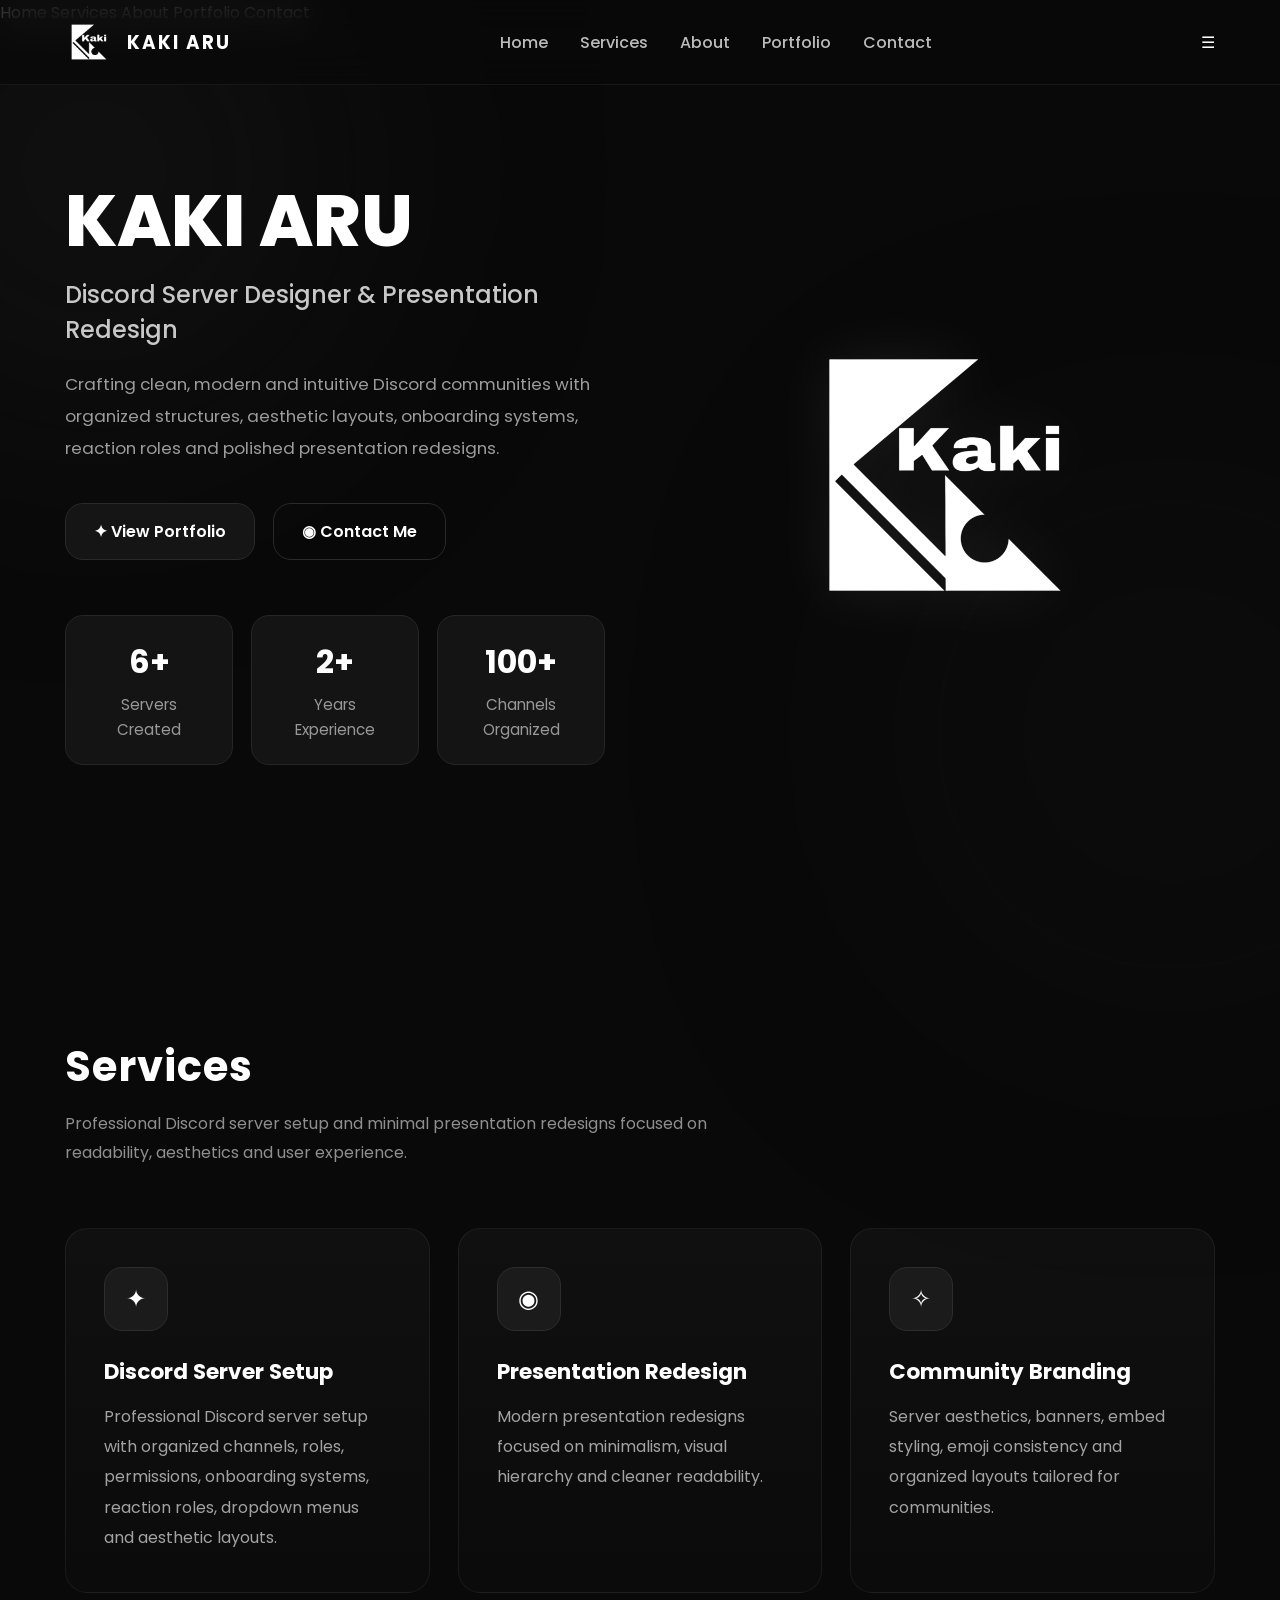
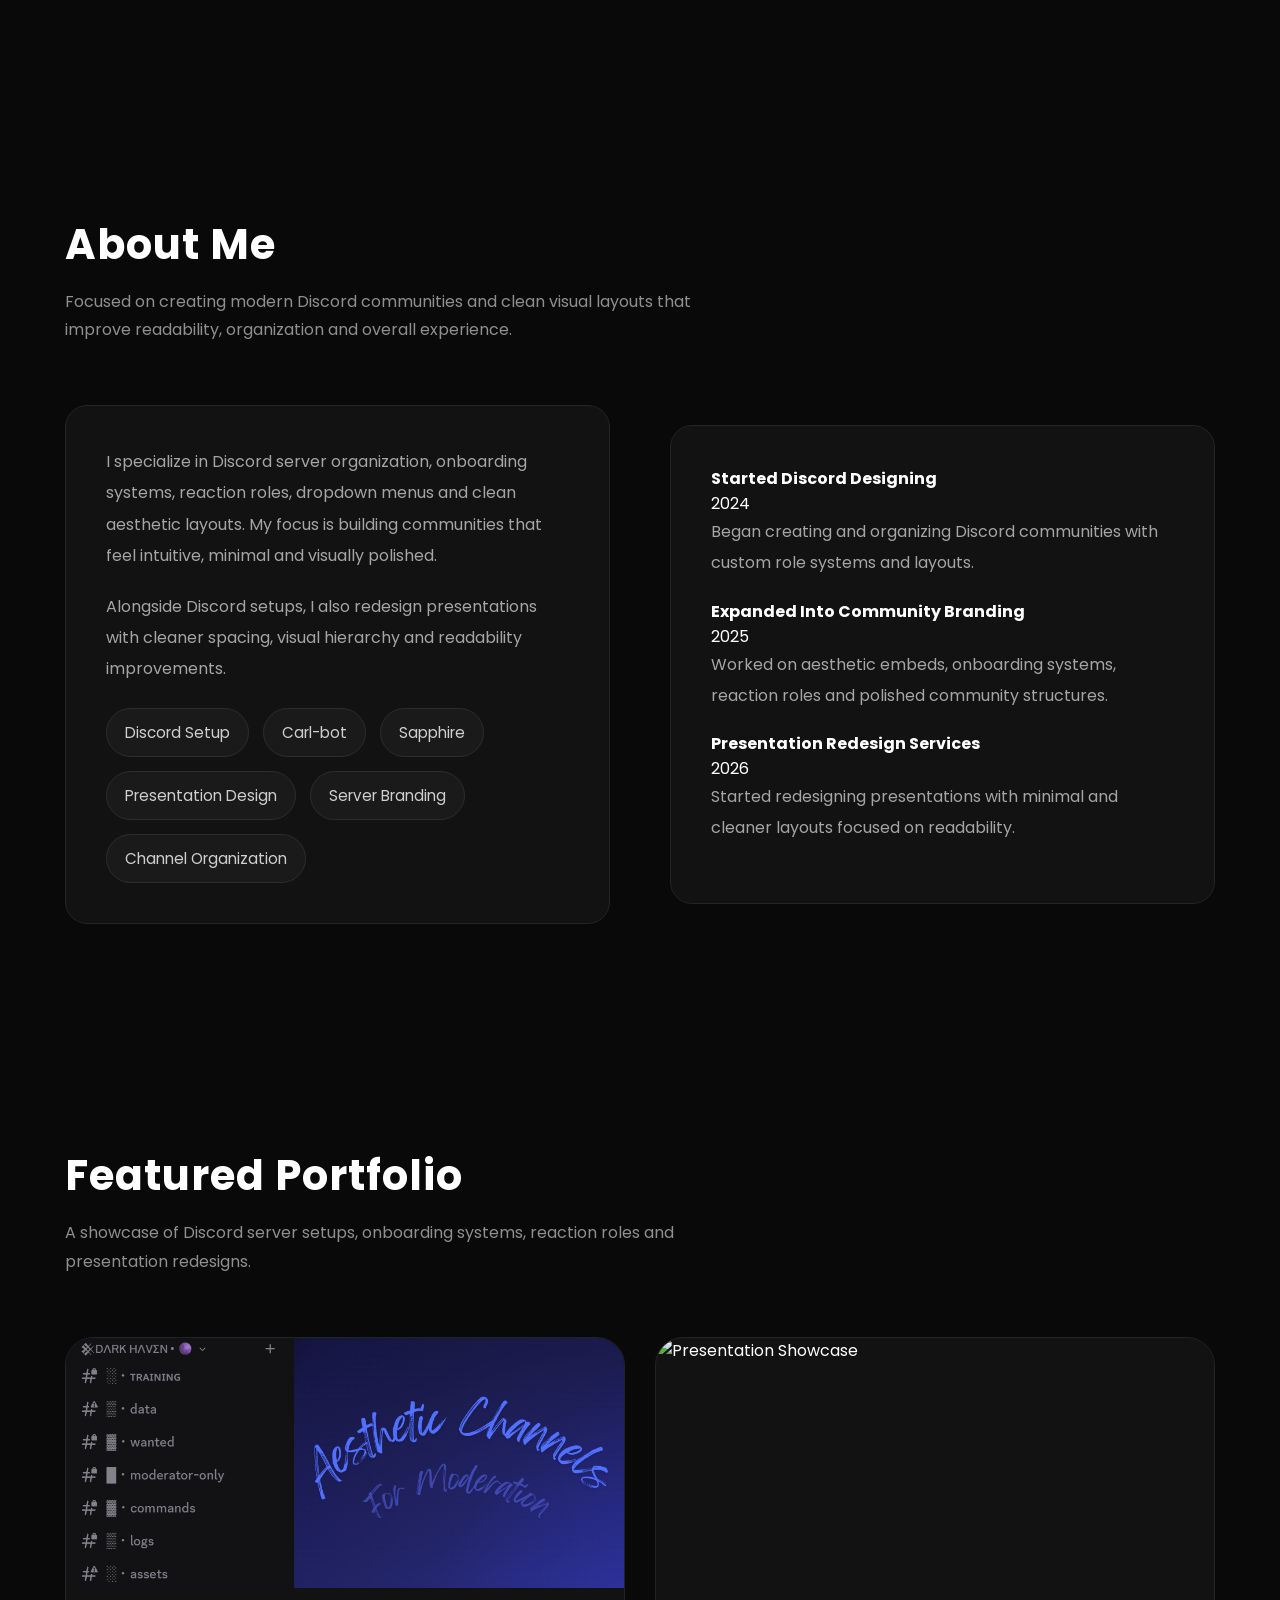
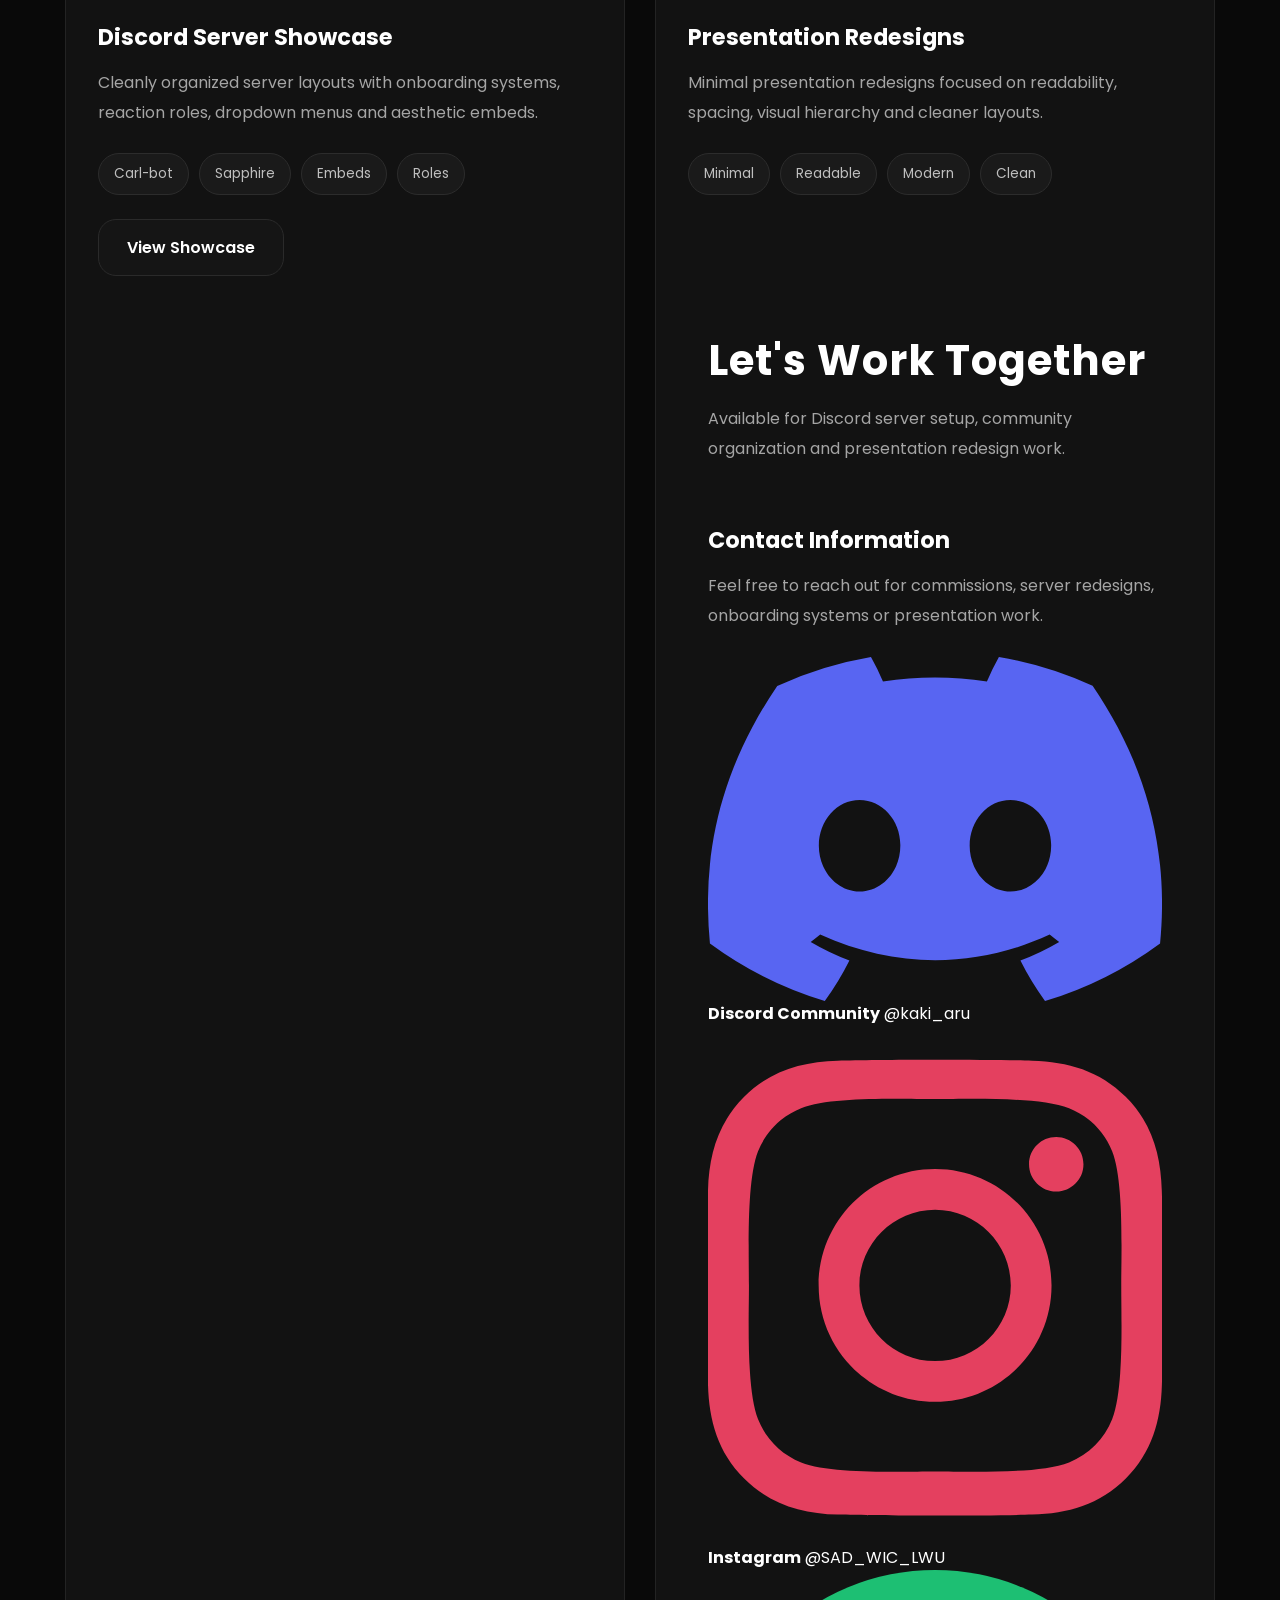
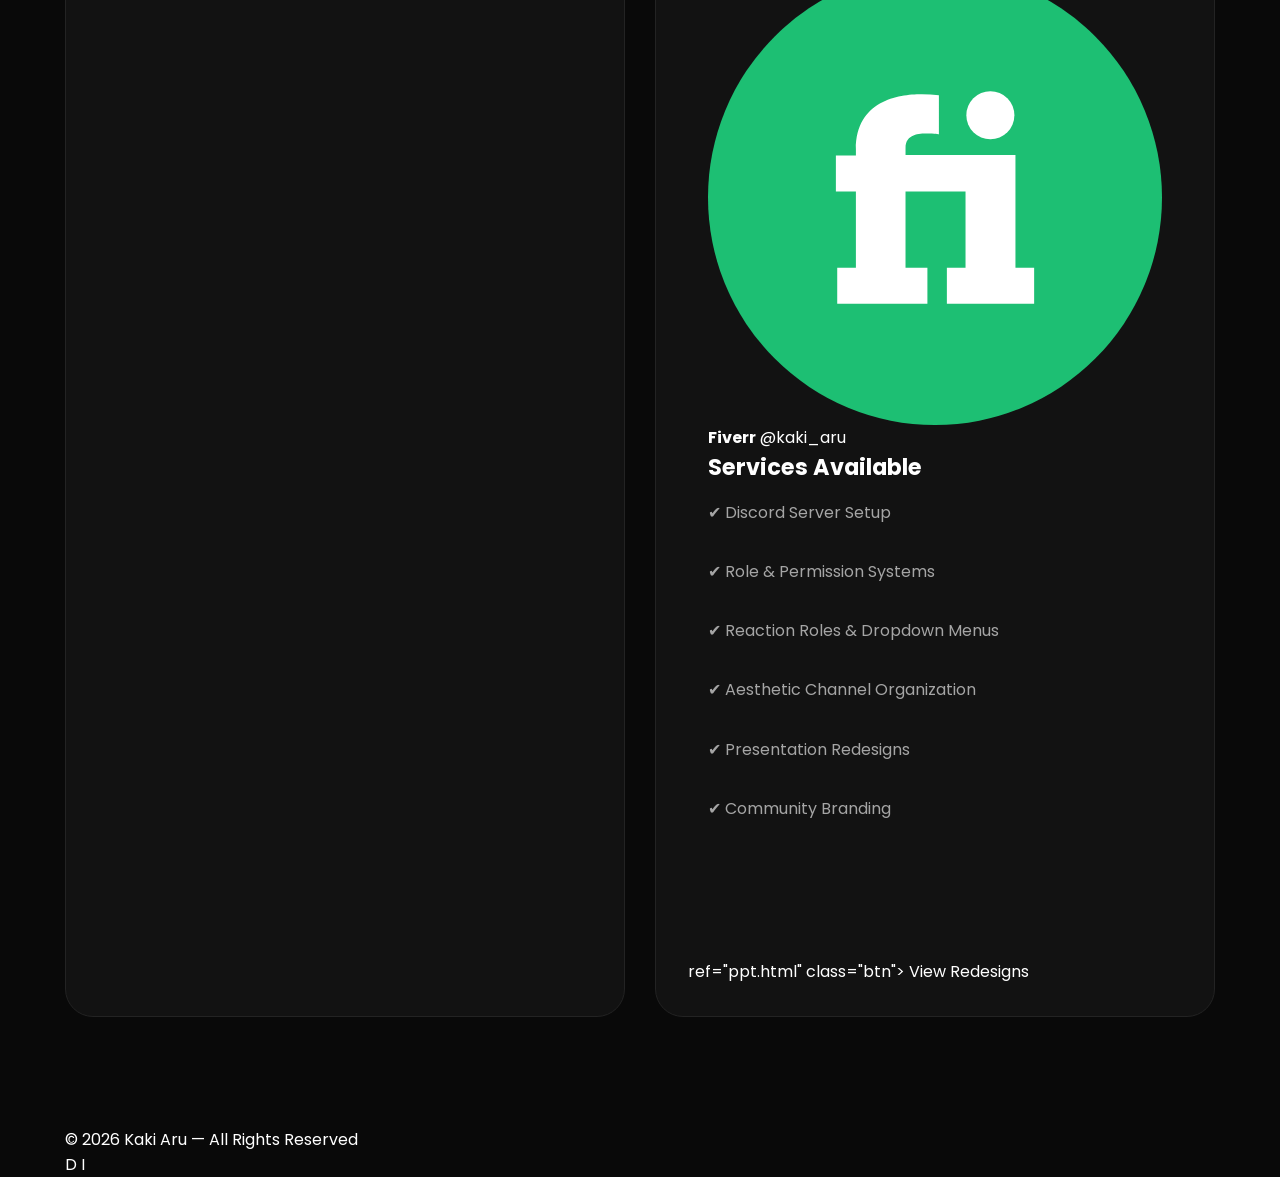
==== commit d0be4e78: "Update index.html" ====
--- a/index.html
+++ b/index.html
@@ -443,72 +443,93 @@
             <span>Clean</span>
         </div>
 
-        <a href="ppt.html" class="btn">
-            View Redesigns
-        </a>
-
-    </div>
-
-</div>
-
-</div>
-
-</div>
-
-</section>
-
-<!-- CONTACT -->
-
-</div>
+        <a h<!-- CONTACT -->
+
+<section id="contact">
+
+<div class="container">
+
+<div class="section-header reveal">
+
+<h2 class="section-title">
+Let's Work Together
+</h2>
+
+<p class="section-sub">
+
+Available for Discord server setup,
+community organization and presentation redesign work.
+
+</p>
+
+</div>
+
+<div class="contact-wrapper">
+
+<div class="contact-card reveal">
+
+<h3>
+Contact Information
+</h3>
+
+<p>
+
+Feel free to reach out for commissions,
+server redesigns, onboarding systems or presentation work.
+
+</p>
+
 <div class="contact-links">
 
-    <a href="https://discord.gg/8bvyrREqd4"
-       target="_blank"
-       class="contact-link">
-
-        <div class="contact-icon">
-            <img src="assets/discord.svg" alt="Discord">
-        </div>
-
-        <div>
-            <strong>Discord</strong><br>
-            <span>@kaki_aru</span>
-        </div>
-
-    </a>
-
-    <a href="https://www.instagram.com/sad_wic_lwu/"
-       target="_blank"
-       class="contact-link">
-
-        <div class="contact-icon">
-            <img src="assets/instagram.svg" alt="Instagram">
-        </div>
-
-        <div>
-            <strong>Instagram</strong><br>
-            <span>@SAD_WIC_LWU</span>
-        </div>
-
-    </a>
-
-    <a href="https://www.fiverr.com/s/zWkBb5d"
-       target="_blank"
-       class="contact-link">
-
-        <div class="contact-icon">
-            <img src="assets/fiverr.svg" alt="Fiverr">
-        </div>
-
-        <div>
-            <strong>Fiverr</strong><br>
-            <span>@kaki_aru</span>
-        </div>
-
-    </a>
-
-</div>
-  
+<a href="https://discord.gg/8bvyrREqd4"
+target="_blank"
+class="contact-link">
+
+<div class="contact-icon">
+<img src="assets/discord.svg" alt="Discord">
+</div>
+
+<div>
+<strong>Discord Community</strong>
+<span>@kaki_aru</span>
+</div>
+
+</a>
+
+<a href="https://www.instagram.com/sad_wic_lwu/"
+target="_blank"
+class="contact-link">
+
+<div class="contact-icon">
+<img src="assets/instagram.svg" alt="Instagram">
+</div>
+
+<div>
+<strong>Instagram</strong>
+<span>@SAD_WIC_LWU</span>
+</div>
+
+</a>
+
+<a href="https://www.fiverr.com/s/zWkBb5d"
+target="_blank"
+class="contact-link">
+
+<div class="contact-icon">
+<img src="assets/fiverr.svg" alt="Fiverr">
+</div>
+
+<div>
+<strong>Fiverr</strong>
+<span>@kaki_aru</span>
+</div>
+
+</a>
+
+</div>
+
+</div>
+
 <div class="contact-card reveal">
 
 <h3>
@@ -537,7 +558,21 @@
 
 </div>
 
+</section>ref="ppt.html" class="btn">
+            View Redesigns
+        </a>
+
+    </div>
+
+</div>
+
+</div>
+
+</div>
+
 </section>
+
+
 
 <!-- FOOTER -->
 
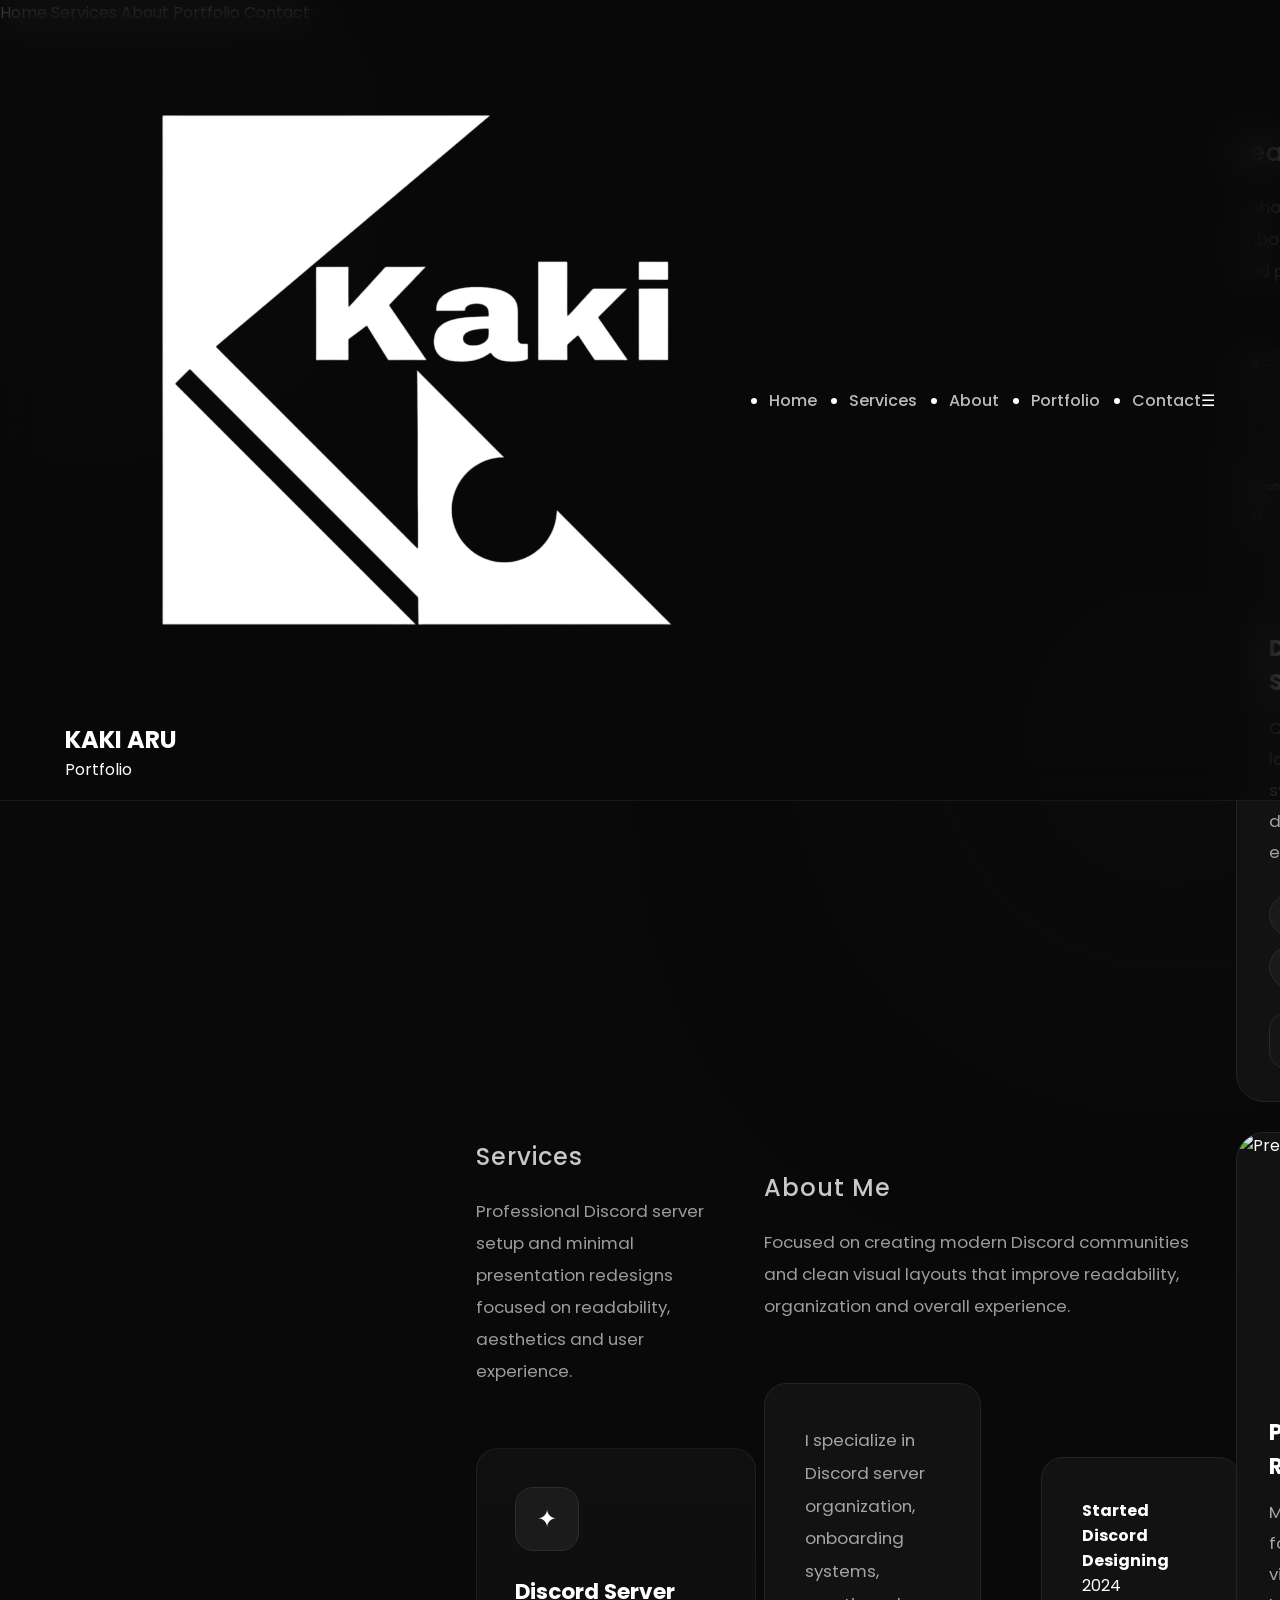
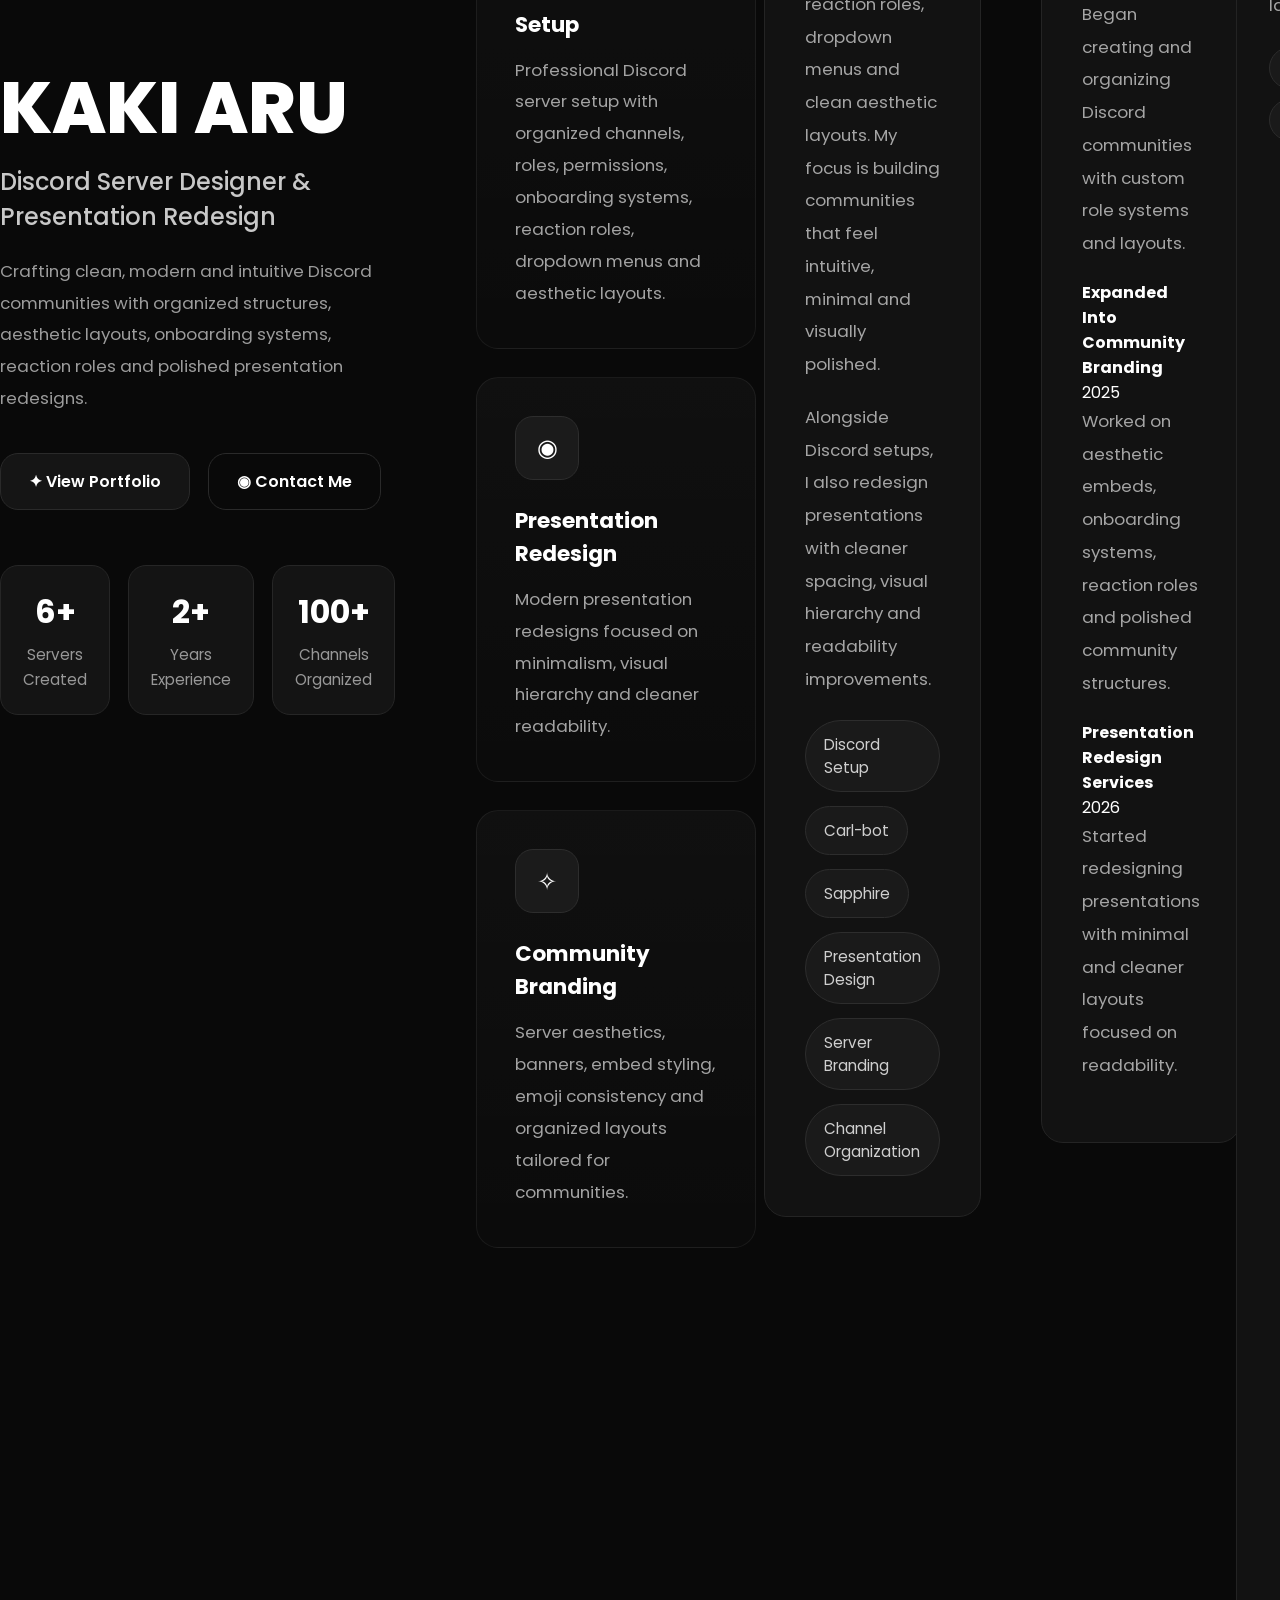
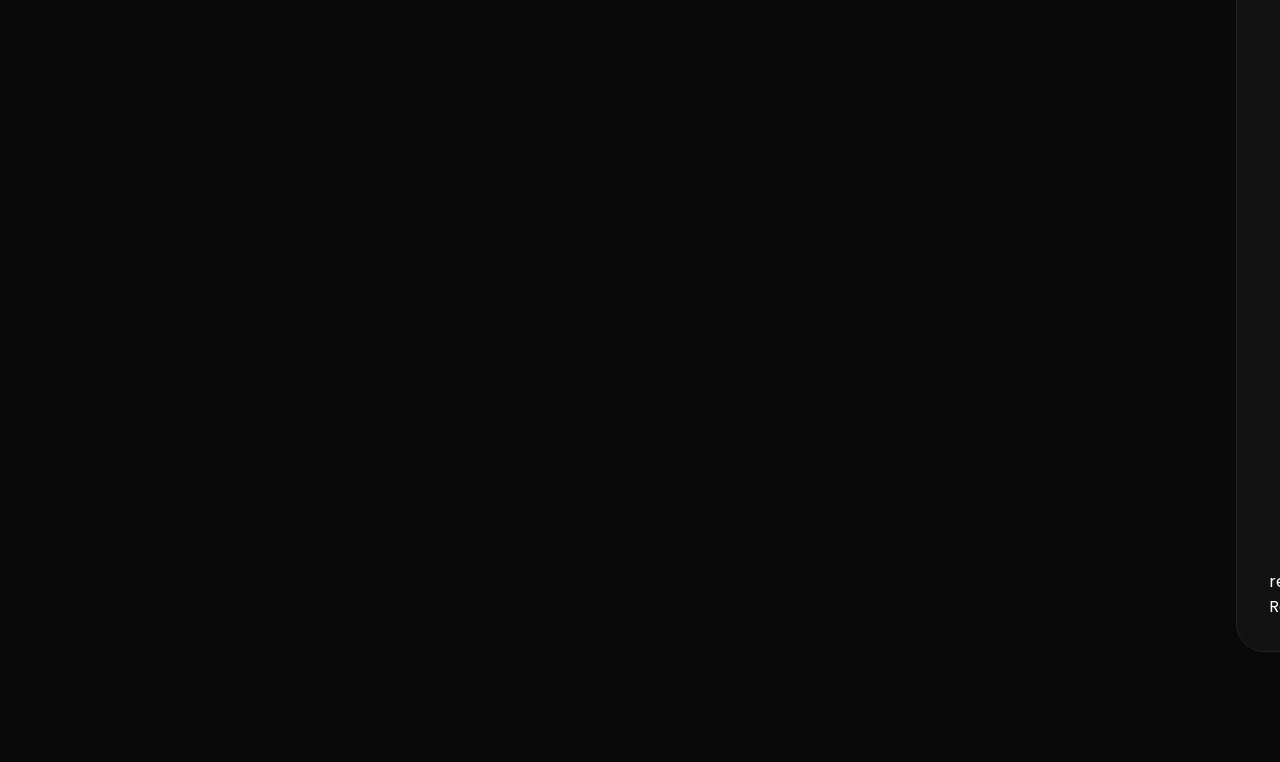
==== commit 59cd597d: "Update index.html" ====
--- a/index.html
+++ b/index.html
@@ -6,65 +6,90 @@
 <meta charset="UTF-8">
 <meta name="viewport" content="width=device-width, initial-scale=1.0">
 
-<title>Kaki Aru | Discord Designer</title>
-
-<meta name="description" content="Discord server setup and presentation redesign portfolio by Kaki Aru.">
+<title>Kaki Aru | Portfolio</title>
+
+<meta name="description"
+content="Discord Server Setup & Presentation Redesign by Kaki Aru">
 
 <link rel="stylesheet" href="style.css">
 
+<link rel="preconnect" href="https://fonts.googleapis.com">
+
+<link rel="preconnect" href="https://fonts.gstatic.com" crossorigin>
+
+<link href="https://fonts.googleapis.com/css2?family=Poppins:wght@300;400;500;600;700;800&display=swap" rel="stylesheet">
+
 </head>
 
 <body>
 
-<!-- MOBILE MENU -->
-
-<div class="mobile-menu" id="mobileMenu">
+<!-- =========================
+     NAVIGATION
+========================= -->
+
+<nav id="navbar">
+
+<div class="container nav-wrapper">
+
+<a href="#" class="logo">
+
+<img src="assets/logo.png" alt="Kaki Aru Logo">
+
+<div>
+
+<h2>KAKI ARU</h2>
+
+<span>Portfolio</span>
+
+</div>
+
+</a>
+
+<ul class="nav-links">
+
+<li><a href="#home">Home</a></li>
+
+<li><a href="#services">Services</a></li>
+
+<li><a href="#about">About</a></li>
+
+<li><a href="#portfolio">Portfolio</a></li>
+
+<li><a href="#contact">Contact</a></li>
+
+</ul>
+
+<div class="menu-btn">
+
+☰
+
+</div>
+
+</div>
+
+</nav>
+
+<!-- Mobile Navigation -->
+
+<div class="mobile-menu">
 
 <a href="#home">Home</a>
+
 <a href="#services">Services</a>
+
 <a href="#about">About</a>
+
 <a href="#portfolio">Portfolio</a>
+
 <a href="#contact">Contact</a>
 
 </div>
 
-<!-- NAVBAR -->
-
-<nav id="navbar">
-
-<div class="container nav-wrapper">
-
-<div class="logo-area">
-
-<img src="assets/logo.png" alt="Kaki Aru Logo">
-
-<div class="logo-text">
-KAKI ARU
-</div>
-
-</div>
-
-<div class="nav-links">
-
-<a href="#home">Home</a>
-<a href="#services">Services</a>
-<a href="#about">About</a>
-<a href="#portfolio">Portfolio</a>
-<a href="#contact">Contact</a>
-
-</div>
-
-<div class="menu-btn" id="menuBtn">
-☰
-</div>
-
-</div>
-
-</nav>
-
-<!-- HERO -->
-
-<section class="hero" id="home">
+<!-- =========================
+     HERO
+========================= -->
+
+<header id="home" class="hero">
 
 <div class="container hero-wrapper">
 
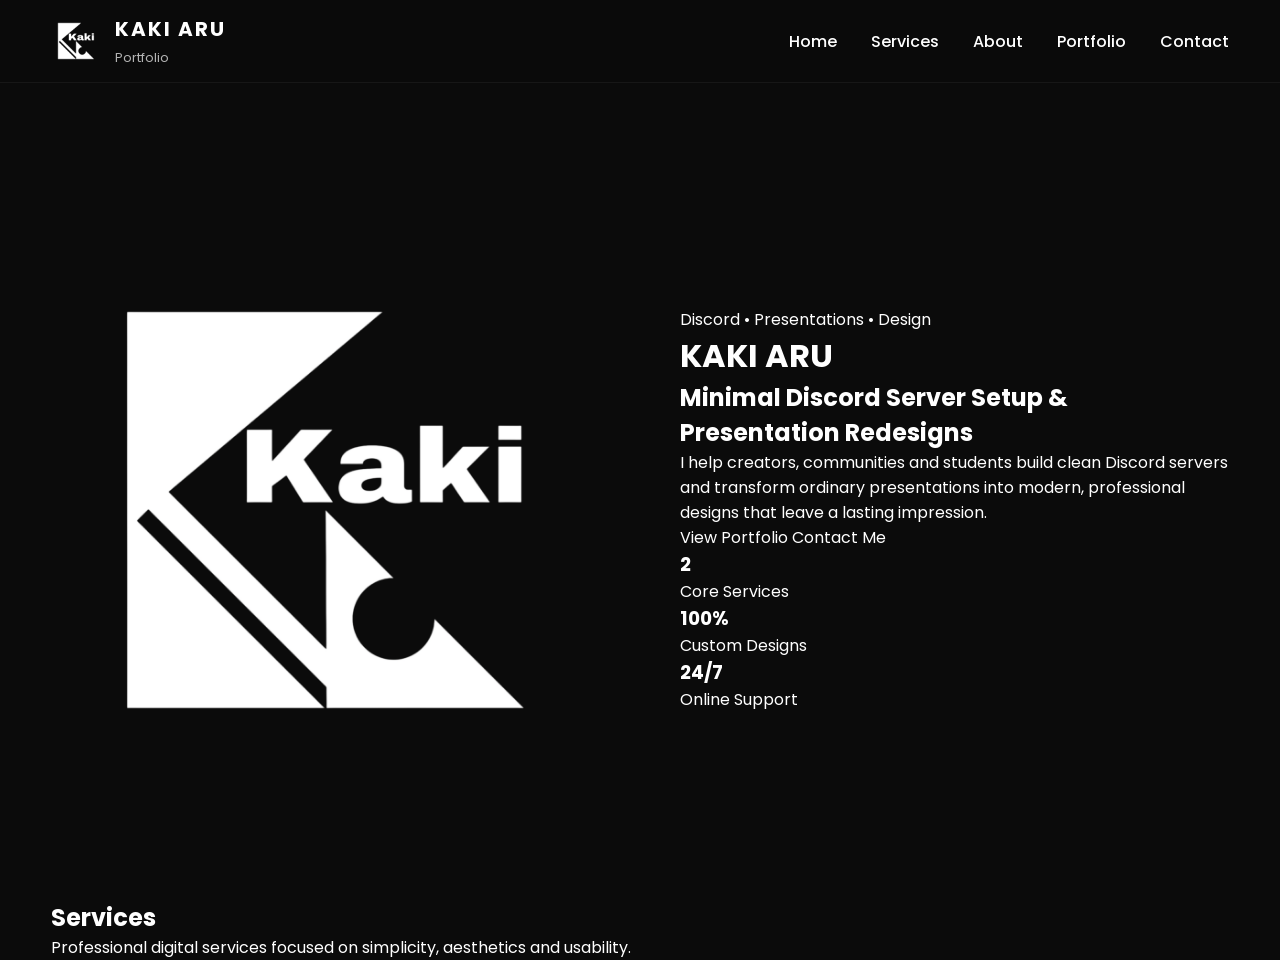
==== commit 496dae08: "Update index.html" ====
--- a/index.html
+++ b/index.html
@@ -93,499 +93,77 @@
 
 <div class="container hero-wrapper">
 
-<div class="hero-content reveal">
+<div class="hero-logo">
 
-<h1>
-KAKI ARU
-</h1>
-
-<h2>
-Discord Server Designer & Presentation Redesign
-</h2>
-
-<p>
-
-Crafting clean, modern and intuitive Discord communities
-with organized structures, aesthetic layouts, onboarding systems,
-reaction roles and polished presentation redesigns.
-
-</p>
-
-<div class="hero-buttons">
-
-<a href="#portfolio" class="btn">
-✦ View Portfolio
-</a>
-
-<a href="#contact" class="btn secondary">
-◉ Contact Me
-</a>
+    <img src="assets/logo.png" alt="Kaki Aru Logo">
 
 </div>
 
-<div class="stats">
+<div class="hero-content">
 
-<div class="stat">
+    <p class="hero-badge">
+        Discord • Presentations • Design
+    </p>
 
-<h3>6+</h3>
-<span>Servers Created</span>
+    <h1>
+        KAKI ARU
+    </h1>
 
-</div>
+    <h2>
+        Minimal Discord Server Setup &
+        Presentation Redesigns
+    </h2>
 
-<div class="stat">
+    <p class="hero-description">
 
-<h3>2+</h3>
-<span>Years Experience</span>
+        I help creators, communities and students build
+        clean Discord servers and transform ordinary
+        presentations into modern, professional designs
+        that leave a lasting impression.
 
-</div>
+    </p>
 
-<div class="stat">
+    <div class="hero-buttons">
 
-<h3>100+</h3>
-<span>Channels Organized</span>
+        <a href="#portfolio" class="btn primary">
 
-</div>
+            View Portfolio
 
-</div>
+        </a>
 
-</div>
+        <a href="#contact" class="btn secondary">
 
-<div class="hero-logo reveal">
+            Contact Me
 
-<img src="assets/logo.png" alt="Kaki Aru Logo">
+        </a>
 
-</div>
-
-</div>
-
-</section>
-
-<!-- SERVICES -->
-
-<section id="services">
-
-<div class="container">
-
-<div class="section-header reveal">
-
-<h2 class="section-title">
-Services
-</h2>
-
-<p class="section-sub">
-
-Professional Discord server setup and minimal presentation redesigns
-focused on readability, aesthetics and user experience.
-
-</p>
-
-</div>
-
-<div class="services-grid">
-
-<div class="service-card reveal">
-
-<div class="service-icon">
-✦
-</div>
-
-<h3>
-Discord Server Setup
-</h3>
-
-<p>
-
-Professional Discord server setup with organized channels,
-roles, permissions, onboarding systems, reaction roles,
-dropdown menus and aesthetic layouts.
-
-</p>
-
-</div>
-
-<div class="service-card reveal">
-
-<div class="service-icon">
-◉
-</div>
-
-<h3>
-Presentation Redesign
-</h3>
-
-<p>
-
-Modern presentation redesigns focused on minimalism,
-visual hierarchy and cleaner readability.
-
-</p>
-
-</div>
-
-<div class="service-card reveal">
-
-<div class="service-icon">
-✧
-</div>
-
-<h3>
-Community Branding
-</h3>
-
-<p>
-
-Server aesthetics, banners, embed styling,
-emoji consistency and organized layouts
-tailored for communities.
-
-</p>
-
-</div>
-
-</div>
-
-</div>
-
-</section>
-
-<!-- ABOUT -->
-
-<section id="about">
-
-<div class="container">
-
-<div class="section-header reveal">
-
-<h2 class="section-title">
-About Me
-</h2>
-
-<p class="section-sub">
-
-Focused on creating modern Discord communities and clean visual layouts
-that improve readability, organization and overall experience.
-
-</p>
-
-</div>
-
-<div class="about">
-
-<div class="about-box reveal">
-
-<p>
-
-I specialize in Discord server organization, onboarding systems,
-reaction roles, dropdown menus and clean aesthetic layouts.
-My focus is building communities that feel intuitive,
-minimal and visually polished.
-
-</p>
-
-<p>
-
-Alongside Discord setups, I also redesign presentations with cleaner
-spacing, visual hierarchy and readability improvements.
-
-</p>
-
-<div class="skills">
-
-<div class="skill">Discord Setup</div>
-<div class="skill">Carl-bot</div>
-<div class="skill">Sapphire</div>
-<div class="skill">Presentation Design</div>
-<div class="skill">Server Branding</div>
-<div class="skill">Channel Organization</div>
-
-</div>
-
-</div>
-
-<div class="about-box reveal">
-
-<div class="timeline">
-
-<div class="timeline-item">
-
-<div class="timeline-dot"></div>
-
-<div class="timeline-content">
-
-<h4>Started Discord Designing</h4>
-
-<span>2024</span>
-
-<p>
-
-Began creating and organizing Discord communities
-with custom role systems and layouts.
-
-</p>
-
-</div>
-
-</div>
-
-<div class="timeline-item">
-
-<div class="timeline-dot"></div>
-
-<div class="timeline-content">
-
-<h4>Expanded Into Community Branding</h4>
-
-<span>2025</span>
-
-<p>
-
-Worked on aesthetic embeds, onboarding systems,
-reaction roles and polished community structures.
-
-</p>
-
-</div>
-
-</div>
-
-<div class="timeline-item">
-
-<div class="timeline-dot"></div>
-
-<div class="timeline-content">
-
-<h4>Presentation Redesign Services</h4>
-
-<span>2026</span>
-
-<p>
-
-Started redesigning presentations with minimal
-and cleaner layouts focused on readability.
-
-</p>
-
-</div>
-
-</div>
-
-</div>
-
-</div>
-
-</div>
-
-</div>
-
-</section>
-
-<!-- PORTFOLIO -->
-
-<section id="portfolio">
-
-<div class="container">
-
-<div class="section-header reveal">
-
-<h2 class="section-title">
-Featured Portfolio
-</h2>
-
-<p class="section-sub">
-
-A showcase of Discord server setups, onboarding systems,
-reaction roles and presentation redesigns.
-
-</p>
-
-</div>
-
-<div class="portfolio-grid">
-
-<!-- DISCORD -->
-
-<div class="portfolio-card reveal">
-
-<div class="portfolio-image">
-
-<img src="assets/discord1.png" alt="Discord Showcase">
-
-</div>
-
-<div class="portfolio-content">
-
-<h3>
-Discord Server Showcase
-</h3>
-
-<p>
-
-Cleanly organized server layouts with onboarding systems,
-reaction roles, dropdown menus and aesthetic embeds.
-
-</p>
-
-<div class="portfolio-tags">
-
-<span>Carl-bot</span>
-<span>Sapphire</span>
-<span>Embeds</span>
-<span>Roles</span>
-
-</div>
-
-<a href="discord.html" class="btn">
-View Showcase
-</a>
-
-</div>
-
-</div>
-
-<!-- PPT -->
-
-<div class="portfolio-card reveal">
-
-    <div class="portfolio-image">
-        <img src="assets/ppt1.png" alt="Presentation Showcase">
     </div>
 
-    <div class="portfolio-content">
+    <div class="stats">
 
-        <h3>
-            Presentation Redesigns
-        </h3>
+        <div class="stat-card">
 
-        <p>
-            Minimal presentation redesigns focused on readability,
-            spacing, visual hierarchy and cleaner layouts.
-        </p>
+            <h3>2</h3>
 
-        <div class="portfolio-tags">
-            <span>Minimal</span>
-            <span>Readable</span>
-            <span>Modern</span>
-            <span>Clean</span>
+            <span>Core Services</span>
+
         </div>
 
-        <a h<!-- CONTACT -->
+        <div class="stat-card">
 
-<section id="contact">
+            <h3>100%</h3>
 
-<div class="container">
+            <span>Custom Designs</span>
 
-<div class="section-header reveal">
+        </div>
 
-<h2 class="section-title">
-Let's Work Together
-</h2>
+        <div class="stat-card">
 
-<p class="section-sub">
+            <h3>24/7</h3>
 
-Available for Discord server setup,
-community organization and presentation redesign work.
+            <span>Online Support</span>
 
-</p>
-
-</div>
-
-<div class="contact-wrapper">
-
-<div class="contact-card reveal">
-
-<h3>
-Contact Information
-</h3>
-
-<p>
-
-Feel free to reach out for commissions,
-server redesigns, onboarding systems or presentation work.
-
-</p>
-
-<div class="contact-links">
-
-<a href="https://discord.gg/8bvyrREqd4"
-target="_blank"
-class="contact-link">
-
-<div class="contact-icon">
-<img src="assets/discord.svg" alt="Discord">
-</div>
-
-<div>
-<strong>Discord Community</strong>
-<span>@kaki_aru</span>
-</div>
-
-</a>
-
-<a href="https://www.instagram.com/sad_wic_lwu/"
-target="_blank"
-class="contact-link">
-
-<div class="contact-icon">
-<img src="assets/instagram.svg" alt="Instagram">
-</div>
-
-<div>
-<strong>Instagram</strong>
-<span>@SAD_WIC_LWU</span>
-</div>
-
-</a>
-
-<a href="https://www.fiverr.com/s/zWkBb5d"
-target="_blank"
-class="contact-link">
-
-<div class="contact-icon">
-<img src="assets/fiverr.svg" alt="Fiverr">
-</div>
-
-<div>
-<strong>Fiverr</strong>
-<span>@kaki_aru</span>
-</div>
-
-</a>
-
-</div>
-
-</div>
-
-<div class="contact-card reveal">
-
-<h3>
-Services Available
-</h3>
-
-<p>
-
-✔ Discord Server Setup<br><br>
-
-✔ Role & Permission Systems<br><br>
-
-✔ Reaction Roles & Dropdown Menus<br><br>
-
-✔ Aesthetic Channel Organization<br><br>
-
-✔ Presentation Redesigns<br><br>
-
-✔ Community Branding
-
-</p>
-
-</div>
-
-</div>
-
-</div>
-
-</section>ref="ppt.html" class="btn">
-            View Redesigns
-        </a>
+        </div>
 
     </div>
 
@@ -593,61 +171,29 @@
 
 </div>
 
-</div>
+</header>
 
-</section>
+<!-- =========================
+     SERVICES
+========================= -->
 
+<section id="services">
 
+<div class="container">
 
-<!-- FOOTER -->
+<div class="section-header">
 
-<footer>
+<h2>
+Services
+</h2>
 
-<div class="container footer-wrapper">
+<p>
 
-<div class="footer-left">
+Professional digital services focused on
+simplicity, aesthetics and usability.
 
-© 2026 Kaki Aru — All Rights Reserved
+</p>
 
 </div>
 
-<div class="footer-right">
-
-<a href="https://discord.com/users/kaki_aru"
-target="_blank"
-class="footer-social">
-
-D
-
-</a>
-
-<a href="https://instagram.com/SAD_WIC_LWU"
-target="_blank"
-class="footer-social">
-
-I
-
-</a>
-
-</div>
-
-</div>
-
-</footer>
-
-<!-- LIGHTBOX -->
-
-<div class="lightbox" id="lightbox">
-
-<span class="lightbox-close" id="lightboxClose">
-×
-</span>
-
-<img src="" alt="Preview" id="lightboxImg">
-
-</div>
-
-<script src="script.js"></script>
-
-</body>
-</html>
+<div class="services-grid">
--- a/style.css
+++ b/style.css
@@ -1,27 +1,6 @@
 /* ===========================
    KAKI ARU PORTFOLIO
-   style.css
 =========================== */
-
-@import url('https://fonts.googleapis.com/css2?family=Poppins:wght@300;400;500;600;700;800&display=swap');
-
-:root{
-
---bg:#090909;
---surface:#111111;
---surface2:#171717;
---border:#2a2a2a;
-
---primary:#ffffff;
---secondary:#bdbdbd;
-
---accent:#7dd3fc;
-
---radius:22px;
-
---shadow:0 10px 40px rgba(0,0,0,.45);
-
-}
 
 *{
 margin:0;
@@ -29,6 +8,23 @@
 box-sizing:border-box;
 }
 
+:root{
+
+--bg:#0b0b0b;
+--card:#151515;
+--card2:#1b1b1b;
+
+--border:#2c2c2c;
+
+--text:#ffffff;
+--muted:#b4b4b4;
+
+--radius:22px;
+
+--transition:.3s ease;
+
+}
+
 html{
 
 scroll-behavior:smooth;
@@ -39,183 +35,173 @@
 
 background:var(--bg);
 
+color:var(--text);
+
 font-family:'Poppins',sans-serif;
 
-color:white;
-
 overflow-x:hidden;
 
 }
 
-body::before{
-
-content:"";
+img{
+
+display:block;
+
+max-width:100%;
+
+}
+
+a{
+
+text-decoration:none;
+
+color:inherit;
+
+}
+
+.container{
+
+width:min(1180px,92%);
+
+margin:auto;
+
+}
+
+/* NAVBAR */
+
+nav{
 
 position:fixed;
 
-left:-20%;
-
-top:-20%;
-
-width:700px;
-
-height:700px;
-
-background:radial-gradient(circle,#202020 0%,transparent 70%);
-
-filter:blur(120px);
-
-opacity:.5;
-
-pointer-events:none;
-
-z-index:-2;
-
-}
-
-body::after{
-
-content:"";
+top:0;
+
+left:0;
+
+width:100%;
+
+z-index:1000;
+
+background:rgba(11,11,11,.85);
+
+backdrop-filter:blur(15px);
+
+border-bottom:1px solid rgba(255,255,255,.05);
+
+}
+
+.nav-wrapper{
+
+height:82px;
+
+display:flex;
+
+align-items:center;
+
+justify-content:space-between;
+
+}
+
+.logo{
+
+display:flex;
+
+align-items:center;
+
+gap:14px;
+
+}
+
+.logo img{
+
+width:50px;
+
+height:50px;
+
+object-fit:contain;
+
+}
+
+.logo h2{
+
+font-size:20px;
+
+letter-spacing:2px;
+
+}
+
+.logo span{
+
+font-size:13px;
+
+color:var(--muted);
+
+}
+
+.nav-links{
+
+display:flex;
+
+gap:34px;
+
+list-style:none;
+
+}
+
+.nav-links a{
+
+font-weight:500;
+
+transition:var(--transition);
+
+}
+
+.nav-links a:hover{
+
+color:#7dd3fc;
+
+}
+
+.menu-btn{
+
+display:none;
+
+font-size:30px;
+
+cursor:pointer;
+
+}
+
+.mobile-menu{
 
 position:fixed;
 
-right:-15%;
-
-bottom:-15%;
-
-width:600px;
-
-height:600px;
-
-background:radial-gradient(circle,#181818 0%,transparent 70%);
-
-filter:blur(140px);
-
-opacity:.6;
-
-pointer-events:none;
-
-z-index:-2;
-
-}
-
-img{
-
-max-width:100%;
-
-display:block;
-
-}
-
-a{
-
-text-decoration:none;
-
-color:inherit;
-
-}
-
-.container{
-
-width:min(1150px,92%);
-
-margin:auto;
-
-}
-
-/* NAVBAR */
-
-nav{
-
-position:fixed;
+right:-100%;
 
 top:0;
 
-left:0;
-
-width:100%;
+width:280px;
+
+height:100vh;
+
+background:#111;
+
+padding:100px 40px;
+
+display:flex;
+
+flex-direction:column;
+
+gap:28px;
+
+transition:.35s;
 
 z-index:999;
 
-background:rgba(9,9,9,.72);
-
-backdrop-filter:blur(18px);
-
-border-bottom:1px solid rgba(255,255,255,.06);
-
-transition:.35s;
-
-}
-
-.nav-scrolled{
-
-background:rgba(9,9,9,.92);
-
-}
-
-.nav-wrapper{
-
-display:flex;
-
-align-items:center;
-
-justify-content:space-between;
-
-padding:18px 0;
-
-}
-
-.logo-area{
-
-display:flex;
-
-align-items:center;
-
-gap:14px;
-
-}
-
-.logo-area img{
-
-width:48px;
-
-height:48px;
-
-object-fit:contain;
-
-}
-
-.logo-text{
-
-font-size:1.15rem;
-
-font-weight:700;
-
-letter-spacing:2px;
-
-}
-
-.nav-links{
-
-display:flex;
-
-gap:32px;
-
-}
-
-.nav-links a{
-
-color:#bbbbbb;
-
-transition:.25s;
-
-font-weight:500;
-
-}
-
-.nav-links a:hover{
-
-color:white;
+}
+
+.mobile-menu.active{
+
+right:0;
 
 }
 
@@ -223,6 +209,8 @@
 
 .hero{
 
+padding-top:120px;
+
 min-height:100vh;
 
 display:flex;
@@ -237,1259 +225,8 @@
 
 grid-template-columns:1fr 1fr;
 
-gap:70px;
-
-align-items:center;
-
-}
-
-.hero-logo{
-
-display:flex;
-
-justify-content:center;
-
-}
-
-.hero-logo img{
-
-width:320px;
-
-filter:drop-shadow(0 0 30px rgba(255,255,255,.08));
-
-animation:float 5s ease-in-out infinite;
-
-}
-
-@keyframes float{
-
-0%{transform:translateY(0px);}
-
-50%{transform:translateY(-12px);}
-
-100%{transform:translateY(0px);}
-
-}
-
-.hero h1{
-
-font-size:4.5rem;
-
-font-weight:800;
-
-line-height:1;
-
-margin-bottom:20px;
-
-}
-
-.hero h2{
-
-font-size:1.5rem;
-
-font-weight:500;
-
-color:#c8c8c8;
-
-margin-bottom:22px;
-
-}
-
-.hero p{
-
-color:#9c9c9c;
-
-line-height:1.9;
-
-font-size:1.05rem;
-
-max-width:560px;
-
-}
-
-.hero-buttons{
-
-margin-top:38px;
-
-display:flex;
-
-gap:18px;
-
-flex-wrap:wrap;
-
-}
-
-.btn{
-
-padding:15px 28px;
-
-border-radius:18px;
-
-border:1px solid var(--border);
-
-background:#151515;
-
-transition:.3s;
-
-font-weight:600;
-
-cursor:pointer;
-
-display:inline-flex;
-
-align-items:center;
-
-gap:10px;
-
-}
-
-.btn:hover{
-
-background:white;
-
-color:black;
-
-transform:translateY(-3px);
-
-box-shadow:var(--shadow);
-
-}
-
-.btn.secondary{
-
-background:transparent;
-
-}
-
-.stats{
-
-display:grid;
-
-grid-template-columns:repeat(3,1fr);
-
-gap:18px;
-
-margin-top:55px;
-
-}
-
-.stat{
-
-background:#141414;
-
-border:1px solid #262626;
-
-padding:22px;
-
-border-radius:18px;
-
-text-align:center;
-
-}
-
-.stat h3{
-
-font-size:2rem;
-
-margin-bottom:6px;
-
-}
-
-.stat span{
-
-color:#989898;
-
-font-size:.95rem;
-
-}
-
-/* ===========================
-   SERVICES
-=========================== */
-
-section{
-
-padding:110px 0;
-
-}
-
-.section-header{
-
-margin-bottom:60px;
-
-}
-
-.section-sub{
-
-color:#8f8f8f;
-
-margin-top:12px;
-
-line-height:1.8;
-
-max-width:650px;
-
-}
-
-.section-title{
-
-font-size:2.6rem;
-
-font-weight:700;
-
-letter-spacing:1px;
-
-}
-
-.services-grid{
-
-display:grid;
-
-grid-template-columns:repeat(auto-fit,minmax(280px,1fr));
-
-gap:28px;
-
-}
-
-.service-card{
-
-background:linear-gradient(
-180deg,
-rgba(255,255,255,.03),
-rgba(255,255,255,.01)
-);
-
-border:1px solid rgba(255,255,255,.06);
-
-padding:38px;
-
-border-radius:var(--radius);
-
-transition:.35s;
-
-position:relative;
-
-overflow:hidden;
-
-}
-
-.service-card::before{
-
-content:"";
-
-position:absolute;
-
-top:0;
-
-left:-100%;
-
-width:100%;
-
-height:100%;
-
-background:linear-gradient(
-90deg,
-transparent,
-rgba(255,255,255,.04),
-transparent
-);
-
-transition:.7s;
-
-}
-
-.service-card:hover::before{
-
-left:100%;
-
-}
-
-.service-card:hover{
-
-transform:translateY(-8px);
-
-border-color:#3d3d3d;
-
-box-shadow:var(--shadow);
-
-}
-
-.service-icon{
-
-width:64px;
-
-height:64px;
-
-border-radius:18px;
-
-display:flex;
-
-align-items:center;
-
-justify-content:center;
-
-background:#1b1b1b;
-
-font-size:1.5rem;
-
-margin-bottom:24px;
-
-border:1px solid #2d2d2d;
-
-}
-
-.service-card h3{
-
-font-size:1.35rem;
-
-margin-bottom:14px;
-
-}
-
-.service-card p{
-
-color:#a3a3a3;
-
-line-height:1.9;
-
-}
-
-/* ===========================
-   ABOUT
-=========================== */
-
-.about{
-
-display:grid;
-
-grid-template-columns:1fr 1fr;
-
-gap:60px;
-
-align-items:center;
-
-}
-
-.about-box{
-
-background:#121212;
-
-padding:40px;
-
-border-radius:var(--radius);
-
-border:1px solid #242424;
-
-}
-
-.about-box p{
-
-line-height:1.95;
-
-color:#a5a5a5;
-
-margin-bottom:20px;
-
-}
-
-.skills{
-
-display:flex;
-
-flex-wrap:wrap;
-
-gap:14px;
-
-margin-top:24px;
-
-}
-
-.skill{
-
-padding:12px 18px;
-
-border-radius:999px;
-
-background:#1a1a1a;
-
-border:1px solid #2d2d2d;
-
-font-size:.95rem;
-
-color:#cfcfcf;
-
-}
-
-/* ===========================
-   PORTFOLIO
-=========================== */
-
-.portfolio-grid{
-
-display:grid;
-
-grid-template-columns:repeat(auto-fit,minmax(340px,1fr));
-
-gap:30px;
-
-}
-
-.portfolio-card{
-
-background:#121212;
-
-border:1px solid #232323;
-
-border-radius:28px;
-
-overflow:hidden;
-
-transition:.35s;
-
-position:relative;
-
-}
-
-.portfolio-card:hover{
-
-transform:translateY(-10px);
-
-box-shadow:var(--shadow);
-
-border-color:#3c3c3c;
-
-}
-
-.portfolio-image{
-
-height:250px;
-
-overflow:hidden;
-
-}
-
-.portfolio-image img{
-
-width:100%;
-
-height:100%;
-
-object-fit:cover;
-
-transition:.6s;
-
-}
-
-.portfolio-card:hover img{
-
-transform:scale(1.06);
-
-}
-
-.portfolio-content{
-
-padding:32px;
-
-}
-
-.portfolio-content h3{
-
-font-size:1.4rem;
-
-margin-bottom:14px;
-
-}
-
-.portfolio-content p{
-
-color:#a5a5a5;
-
-line-height:1.85;
-
-margin-bottom:26px;
-
-}
-
-.portfolio-tags{
-
-display:flex;
-
-flex-wrap:wrap;
-
-gap:10px;
-
-margin-bottom:24px;
-
-}
-
-.portfolio-tags span{
-
-padding:10px 15px;
-
-background:#1a1a1a;
-
-border:1px solid #2c2c2c;
-
-border-radius:999px;
-
-font-size:.85rem;
-
-color:#bfbfbf;
-
-}
-
-/* ===========================
-   GALLERY
-=========================== */
-
-.gallery{
-
-display:grid;
-
-grid-template-columns:repeat(auto-fit,minmax(350px,1fr));
-
-gap:28px;
-
-}
-
-.gallery-item{
-
-position:relative;
-
-overflow:hidden;
-
-border-radius:24px;
-
-border:1px solid #262626;
-
-cursor:pointer;
-
-background:#111;
-
-}
-
-.gallery-item img{
-
-width:100%;
-
-height:100%;
-
-object-fit:cover;
-
-transition:.6s;
-
-}
-
-.gallery-item:hover img{
-
-transform:scale(1.05);
-
-}
-
-.gallery-overlay{
-
-position:absolute;
-
-inset:0;
-
-background:linear-gradient(
-180deg,
-transparent,
-rgba(0,0,0,.75)
-);
-
-display:flex;
-
-align-items:flex-end;
-
-padding:28px;
-
-opacity:0;
-
-transition:.35s;
-
-}
-
-.gallery-item:hover .gallery-overlay{
-
-opacity:1;
-
-}
-
-.gallery-overlay h3{
-
-font-size:1.2rem;
-
-margin-bottom:8px;
-
-}
-
-.gallery-overlay p{
-
-font-size:.95rem;
-
-color:#cfcfcf;
-
-line-height:1.7;
-
-}
-
-/* ===========================
-   LIGHTBOX
-=========================== */
-
-.lightbox{
-
-position:fixed;
-
-inset:0;
-
-background:rgba(0,0,0,.88);
-
-display:flex;
-
-align-items:center;
-
-justify-content:center;
-
-z-index:9999;
-
-opacity:0;
-
-pointer-events:none;
-
-transition:.35s;
-
-padding:30px;
-
-}
-
-.lightbox.active{
-
-opacity:1;
-
-pointer-events:auto;
-
-}
-
-.lightbox img{
-
-max-width:95%;
-
-max-height:90vh;
-
-borde/* ===========================
-   CONTACT
-=========================== */
-
-.contact-wrapper{
-
-display:grid;
-
-grid-template-columns:1fr 1fr;
-
-gap:35px;
-
-}
-
-.contact-card{
-
-background:#121212;
-
-border:1px solid #252525;
-
-border-radius:28px;
-
-padding:42px;
-
-}
-
-.contact-card h3{
-
-font-size:1.7rem;
-
-margin-bottom:18px;
-
-}
-
-.contact-card p{
-
-color:#a6a6a6;
-
-line-height:1.9;
-
-margin-bottom:28px;
-
-}
-
-.contact-links{
-
-display:flex;
-
-flex-direction:column;
-
-gap:18px;
-
-margin-top:25px;
-
-}
-
-.contact-link{
-
-display:flex;
-
-align-items:center;
-
-gap:18px;
-
-padding:16px 20px;
-
-background:#181818;
-
-border:1px solid #2d2d2d;
-
-border-radius:18px;
-
-transition:.3s;
-
-color:white;
-
-}
-
-.contact-link:hover{
-
-background:#222;
-
-border-color:#555;
-
-transform:translateY(-4px);
-
-}
-
-.contact-icon{
-
-width:52px;
-
-height:52px;
-
-border-radius:16px;
-
-background:#202020;
-
-display:flex;
-
-align-items:center;
-
-justify-content:center;
-
-flex-shrink:0;
-
-}
-
-.contact-icon img{
-
-width:26px;
-
-height:26px;
-
-}
-
-.contact-link strong{
-
-display:block;
-
-font-size:16px;
-
-margin-bottom:4px;
-
-}
-
-.contact-link span{
-
-font-size:14px;
-
-color:#9d9d9d;
-
-}
-
-
-/* ===========================
-   TIMELINE
-=========================== */
-
-.timeline{
-
-position:relative;
-
-padding-left:40px;
-
-}
-
-.timeline::before{
-
-content:"";
-
-position:absolute;
-
-left:10px;
-
-top:0;
-
-width:2px;
-
-height:100%;
-
-background:#2b2b2b;
-
-}
-
-.timeline-item{
-
-position:relative;
-
-margin-bottom:45px;
-
-}
-
-.timeline-dot{
-
-position:absolute;
-
-left:-37px;
-
-top:5px;
-
-width:18px;
-
-height:18px;
-
-border-radius:50%;
-
-background:white;
-
-box-shadow:0 0 15px rgba(255,255,255,.5);
-
-}
-
-.timeline-content{
-
-background:#141414;
-
-border:1px solid #262626;
-
-padding:28px;
-
-border-radius:20px;
-
-}
-
-.timeline-content h4{
-
-margin-bottom:10px;
-
-font-size:1.2rem;
-
-}
-
-.timeline-content span{
-
-display:block;
-
-margin-bottom:12px;
-
-color:#8f8f8f;
-
-font-size:.9rem;
-
-}
-
-.timeline-content p{
-
-color:#aaaaaa;
-
-line-height:1.8;
-
-}
-
-/* ===========================
-   FOOTER
-=========================== */
-
-footer{
-
-padding:40px 0;
-
-border-top:1px solid #1f1f1f;
-
-margin-top:80px;
-
-}
-
-.footer-wrapper{
-
-display:flex;
-
-justify-content:space-between;
-
-align-items:center;
-
-gap:20px;
-
-flex-wrap:wrap;
-
-}
-
-.footer-left{
-
-color:#8d8d8d;
-
-}
-
-.footer-right{
-
-display:flex;
-
-gap:15px;
-
-}
-
-.footer-social{
-
-width:48px;
-
-height:48px;
-
-border-radius:15px;
-
-display:flex;
-
-align-items:center;
-
-justify-content:center;
-
-background:#171717;
-
-border:1px solid #2a2a2a;
-
-transition:.3s;
-
-}
-
-.footer-social:hover{
-
-background:white;
-
-color:black;
-
-transform:translateY(-4px);
-
-}
-
-/* ===========================
-   REVEAL ANIMATIONS
-=========================== */
-
-.reveal{
-
-opacity:0;
-
-transform:translateY(40px);
-
-transition:1s;
-
-}
-
-.reveal.active{
-
-opacity:1;
-
-transform:translateY(0);
-
-}
-
-/* ===========================
-   MOBILE NAV
-=========================== */
-
-.menu-btn{
-
-display:none;
-
-width:52px;
-
-height:52px;
-
-border-radius:16px;
-
-background:#151515;
-
-border:1px solid #2c2c2c;
-
-cursor:pointer;
-
-align-items:center;
-
-justify-content:center;
-
-font-size:1.4rem;
-
-}
-
-.mobile-menu{
-
-position:fixed;
-
-top:0;
-
-right:-100%;
-
-width:280px;
-
-height:100vh;
-
-background:#101010;
-
-z-index:99999;
-
-padding:90px 35px;
-
-transition:.4s;
-
-border-left:1px solid #262626;
-
-}
-
-.mobile-menu.active{
-
-right:0;
-
-}
-
-.mobile-menu a{
-
-display:block;
-
-margin-bottom:28px;
-
-font-size:1.1rem;
-
-color:#d0d0d0;
-
-}
-
-/* ===========================
-   RESPONSIVE
-=========================== */
-
-@media(max-width:980px){
-
-.hero-wrapper{
-
-grid-template-columns:1fr;
-
-text-align:center;
-
-}
-
-.hero-logo{
-
-order:-1;
-
-}
-
-.hero p{
-
-margin:auto;
-
-}
-
-.hero-buttons{
-
-justify-content:center;
-
-}
-
-.stats{
-
-grid-template-columns:1fr;
-
-}
-
-.about{
-
-grid-template-columns:1fr;
-
-}
-
-.contact-wrapper{
-
-grid-template-columns:1fr;
-
-}
-
-.hero h1{
-
-font-size:3.5rem;
-
-}
-
-.gallery{
-
-grid-template-columns:1fr;
-
-}
-
-}
-
-@media(max-width:768px){
-
-.nav-links{
-
-display:none;
-
-}
-
-.menu-btn{
-
-display:flex;
-
-}
-
-.hero{
-
-padding-top:120px;
-
-padding-bottom:70px;
-
-}
-
-.hero h1{
-
-font-size:2.8rem;
-
-}
-
-.hero h2{
-
-font-size:1.2rem;
-
-}
-
-.section-title{
-
-font-size:2rem;
-
-}
-
-.portfolio-grid{
-
-grid-template-columns:1fr;
-
-}
-
-.services-grid{
-
-grid-template-columns:1fr;
-
-}
-
-.gallery{
-
-grid-template-columns:1fr;
-
-}
-
-.footer-wrapper{
-
-flex-direction:column;
-
-text-align:center;
-
-}
-
-.contact-card{
-
-padding:30px;
-
-}
-
-.timeline{
-
-padding-left:25px;
-
-}
-
-.timeline-dot{
-
-left:-23px;
-
-}
-
-}
-
-@media(max-width:500px){
-
-.hero-logo img{
-
-width:240px;
-
-}
-
-.hero h1{
-
-font-size:2.2rem;
-
-}
-
-.btn{
-
-width:100%;
-
-justify-content:center;
-
-}
-
-.portfolio-content{
-
-padding:24px;
-
-}
-
-.service-card{
-
-padding:28px;
-
-}
-
-}
-
-/* ===========================
-   SCROLLBAR
-=========================== */
-
-::-webkit-scrollbar{
-
-width:10px;
-
-}
-
-::-webkit-scrollbar-track{
-
-background:#111;
-
-}
-
-::-webkit-scrollbar-thumb{
-
-background:#2b2b2b;
-
-border-radius:999px;
-
-}
-
-::-webkit-scrollbar-thumb:hover{
-
-background:#3d3d3d;
-
-}
-```
+align-items:center;
+
+gap:80px;
+
+}
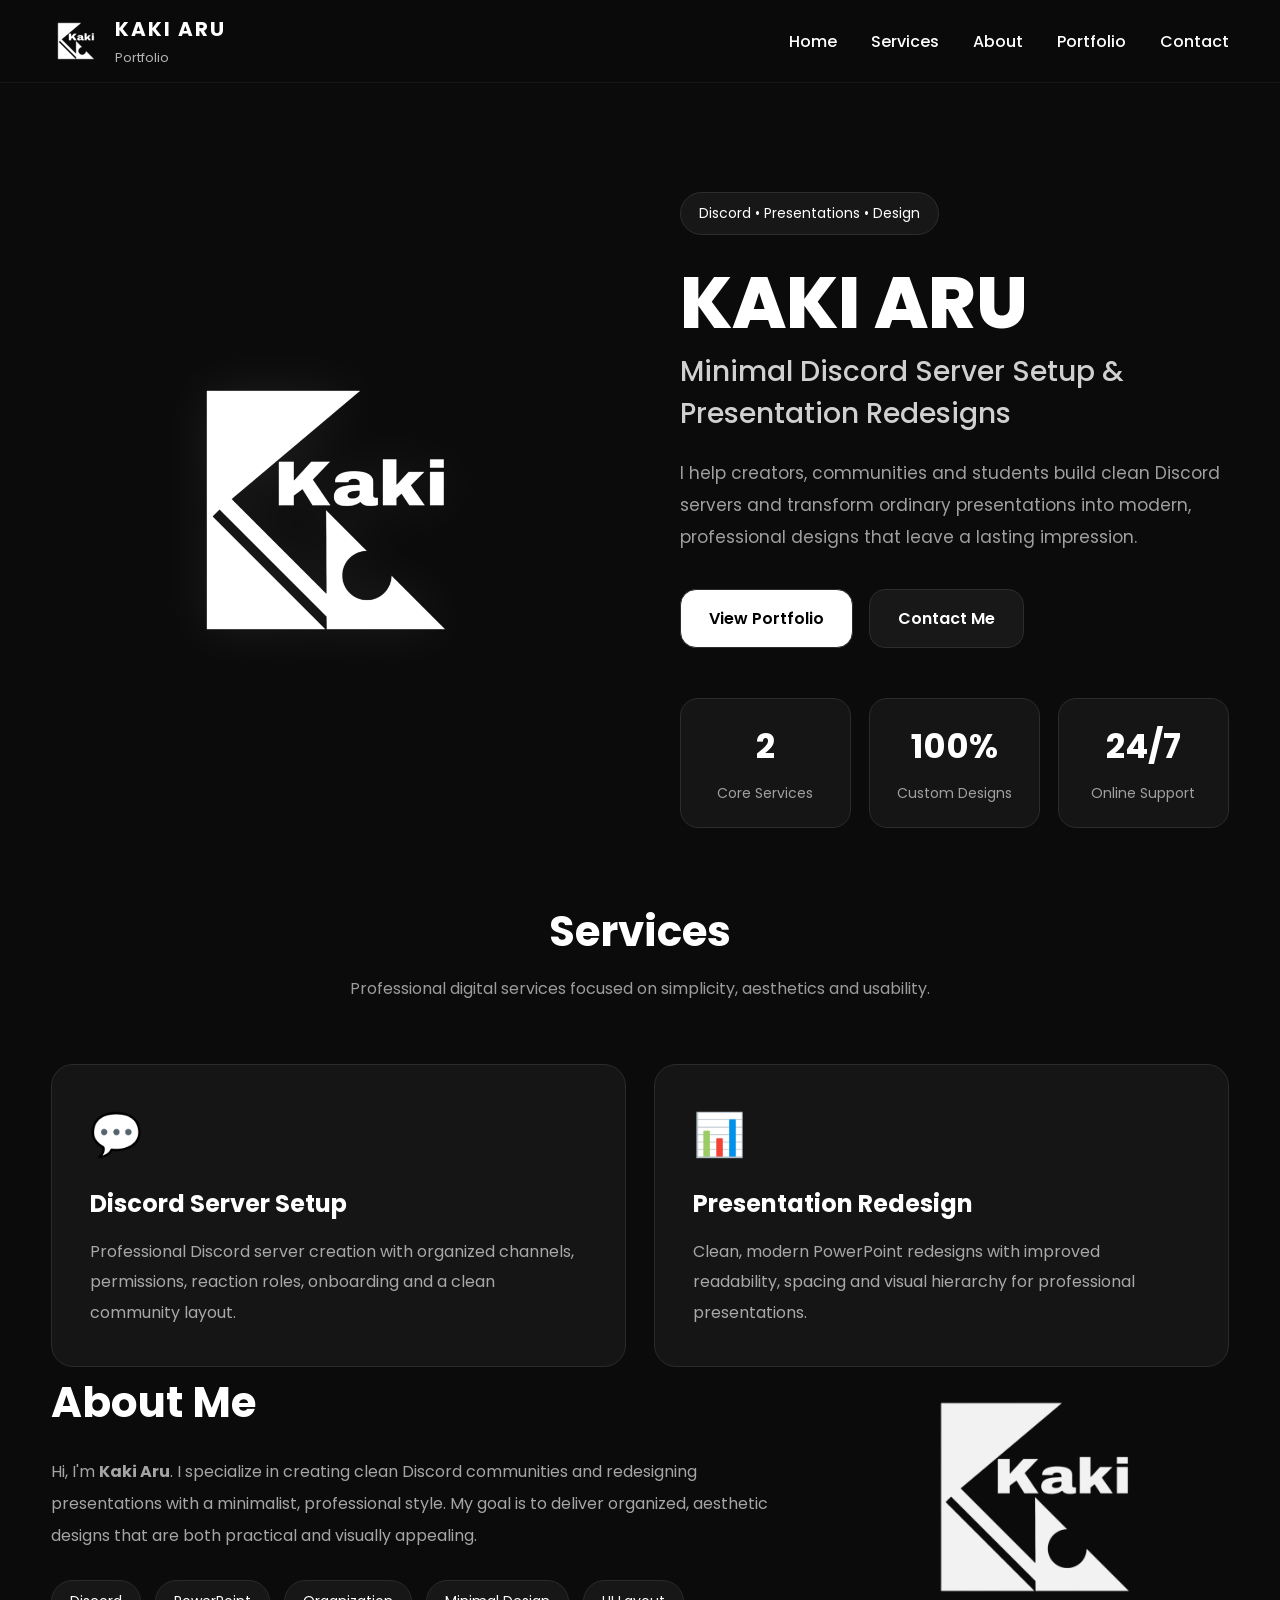
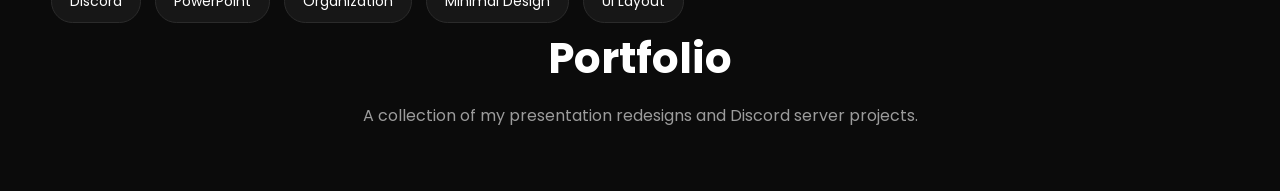
==== commit 5b162018: "Update index.html" ====
--- a/index.html
+++ b/index.html
@@ -197,3 +197,119 @@
 </div>
 
 <div class="services-grid">
+
+<div class="service-card">
+
+    <div class="service-icon">💬</div>
+
+    <h3>Discord Server Setup</h3>
+
+    <p>
+
+        Professional Discord server creation with
+        organized channels, permissions, reaction roles,
+        onboarding and a clean community layout.
+
+    </p>
+
+</div>
+
+<div class="service-card">
+
+    <div class="service-icon">📊</div>
+
+    <h3>Presentation Redesign</h3>
+
+    <p>
+
+        Clean, modern PowerPoint redesigns with
+        improved readability, spacing and visual
+        hierarchy for professional presentations.
+
+    </p>
+
+</div>
+
+</div>
+
+</div>
+
+</section>
+
+<!-- =========================
+     ABOUT
+========================= -->
+
+<section id="about">
+
+<div class="container">
+
+<div class="about-wrapper">
+
+<div class="about-text">
+
+<h2>About Me</h2>
+
+<p>
+
+Hi, I'm <strong>Kaki Aru</strong>.
+
+I specialize in creating clean Discord communities
+and redesigning presentations with a minimalist,
+professional style.
+
+My goal is to deliver organized, aesthetic designs
+that are both practical and visually appealing.
+
+</p>
+
+<div class="skills">
+
+<span>Discord</span>
+
+<span>PowerPoint</span>
+
+<span>Organization</span>
+
+<span>Minimal Design</span>
+
+<span>UI Layout</span>
+
+</div>
+
+</div>
+
+<div class="about-image">
+
+<img src="assets/logo.png" alt="Logo">
+
+</div>
+
+</div>
+
+</div>
+
+</section>
+
+<!-- =========================
+     PORTFOLIO
+========================= -->
+
+<section id="portfolio">
+
+<div class="container">
+
+<div class="section-header">
+
+<h2>Portfolio</h2>
+
+<p>
+
+A collection of my presentation redesigns and
+Discord server projects.
+
+</p>
+
+</div>
+
+<div class="portfolio-grid">
--- a/style.css
+++ b/style.css
@@ -230,3 +230,353 @@
 gap:80px;
 
 }
+
+/* HERO */
+
+.hero-logo{
+
+display:flex;
+
+justify-content:center;
+
+}
+
+.hero-logo img{
+
+width:330px;
+
+max-width:100%;
+
+animation:float 6s ease-in-out infinite;
+
+filter:drop-shadow(0 0 25px rgba(255,255,255,.08));
+
+}
+
+@keyframes float{
+
+0%,100%{
+
+transform:translateY(0);
+
+}
+
+50%{
+
+transform:translateY(-12px);
+
+}
+
+}
+
+.hero-content h1{
+
+font-size:72px;
+
+font-weight:800;
+
+line-height:1;
+
+margin:12px 0;
+
+}
+
+.hero-content h2{
+
+font-size:28px;
+
+font-weight:500;
+
+color:#d0d0d0;
+
+margin-bottom:22px;
+
+}
+
+.hero-description{
+
+color:#9f9f9f;
+
+font-size:17px;
+
+line-height:1.9;
+
+max-width:620px;
+
+margin-bottom:36px;
+
+}
+
+.hero-badge{
+
+display:inline-block;
+
+padding:10px 18px;
+
+border-radius:999px;
+
+background:#171717;
+
+border:1px solid #2d2d2d;
+
+font-size:14px;
+
+margin-bottom:20px;
+
+}
+
+.hero-buttons{
+
+display:flex;
+
+gap:16px;
+
+margin-bottom:50px;
+
+flex-wrap:wrap;
+
+}
+
+.btn{
+
+padding:16px 28px;
+
+border-radius:16px;
+
+font-weight:600;
+
+transition:.3s;
+
+border:1px solid var(--border);
+
+}
+
+.btn.primary{
+
+background:white;
+
+color:black;
+
+}
+
+.btn.primary:hover{
+
+transform:translateY(-4px);
+
+}
+
+.btn.secondary{
+
+background:#181818;
+
+}
+
+.btn.secondary:hover{
+
+background:#242424;
+
+transform:translateY(-4px);
+
+}
+
+.stats{
+
+display:grid;
+
+grid-template-columns:repeat(3,1fr);
+
+gap:18px;
+
+}
+
+.stat-card{
+
+background:#151515;
+
+border:1px solid #2c2c2c;
+
+border-radius:18px;
+
+padding:22px;
+
+text-align:center;
+
+}
+
+.stat-card h3{
+
+font-size:34px;
+
+margin-bottom:8px;
+
+}
+
+.stat-card span{
+
+color:#a0a0a0;
+
+font-size:14px;
+
+}
+
+/* ===========================
+   SERVICES
+=========================== */
+
+.section-header{
+
+text-align:center;
+
+margin-bottom:60px;
+
+}
+
+.section-header h2{
+
+font-size:42px;
+
+margin-bottom:12px;
+
+}
+
+.section-header p{
+
+color:#9c9c9c;
+
+max-width:700px;
+
+margin:auto;
+
+line-height:1.8;
+
+}
+
+.services-grid{
+
+display:grid;
+
+grid-template-columns:repeat(2,1fr);
+
+gap:28px;
+
+}
+
+.service-card{
+
+background:#151515;
+
+border:1px solid #2b2b2b;
+
+padding:38px;
+
+border-radius:22px;
+
+transition:.3s;
+
+}
+
+.service-card:hover{
+
+transform:translateY(-8px);
+
+border-color:#444;
+
+}
+
+.service-icon{
+
+font-size:42px;
+
+margin-bottom:20px;
+
+}
+
+.service-card h3{
+
+margin-bottom:16px;
+
+font-size:24px;
+
+}
+
+.service-card p{
+
+color:#a8a8a8;
+
+line-height:1.9;
+
+}
+
+/* ===========================
+   ABOUT
+=========================== */
+
+.about-wrapper{
+
+display:grid;
+
+grid-template-columns:1.3fr .7fr;
+
+gap:70px;
+
+align-items:center;
+
+}
+
+.about-text h2{
+
+font-size:42px;
+
+margin-bottom:22px;
+
+}
+
+.about-text p{
+
+color:#a5a5a5;
+
+line-height:2;
+
+}
+
+.skills{
+
+display:flex;
+
+flex-wrap:wrap;
+
+gap:14px;
+
+margin-top:28px;
+
+}
+
+.skills span{
+
+padding:10px 18px;
+
+background:#171717;
+
+border:1px solid #2b2b2b;
+
+border-radius:999px;
+
+font-size:14px;
+
+}
+
+.about-image{
+
+display:flex;
+
+justify-content:center;
+
+}
+
+.about-image img{
+
+width:260px;
+
+opacity:.95;
+
+}
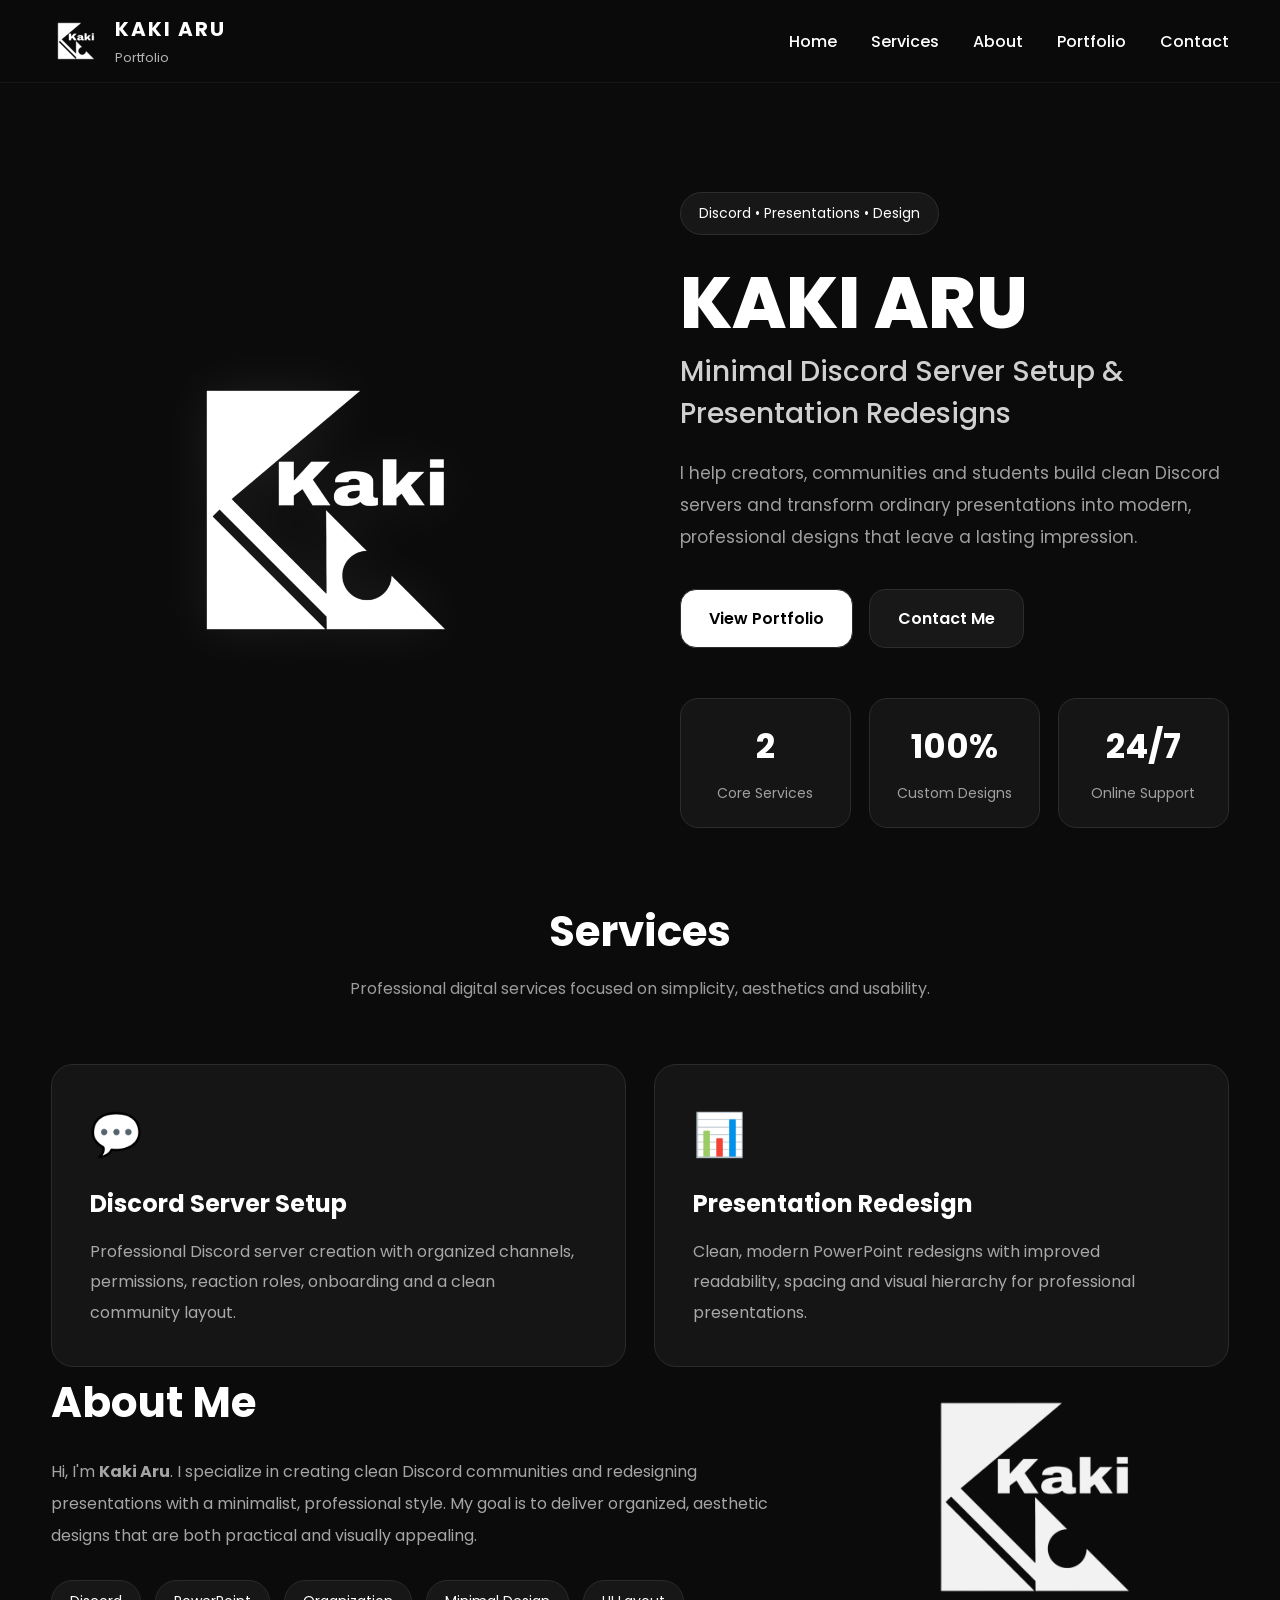
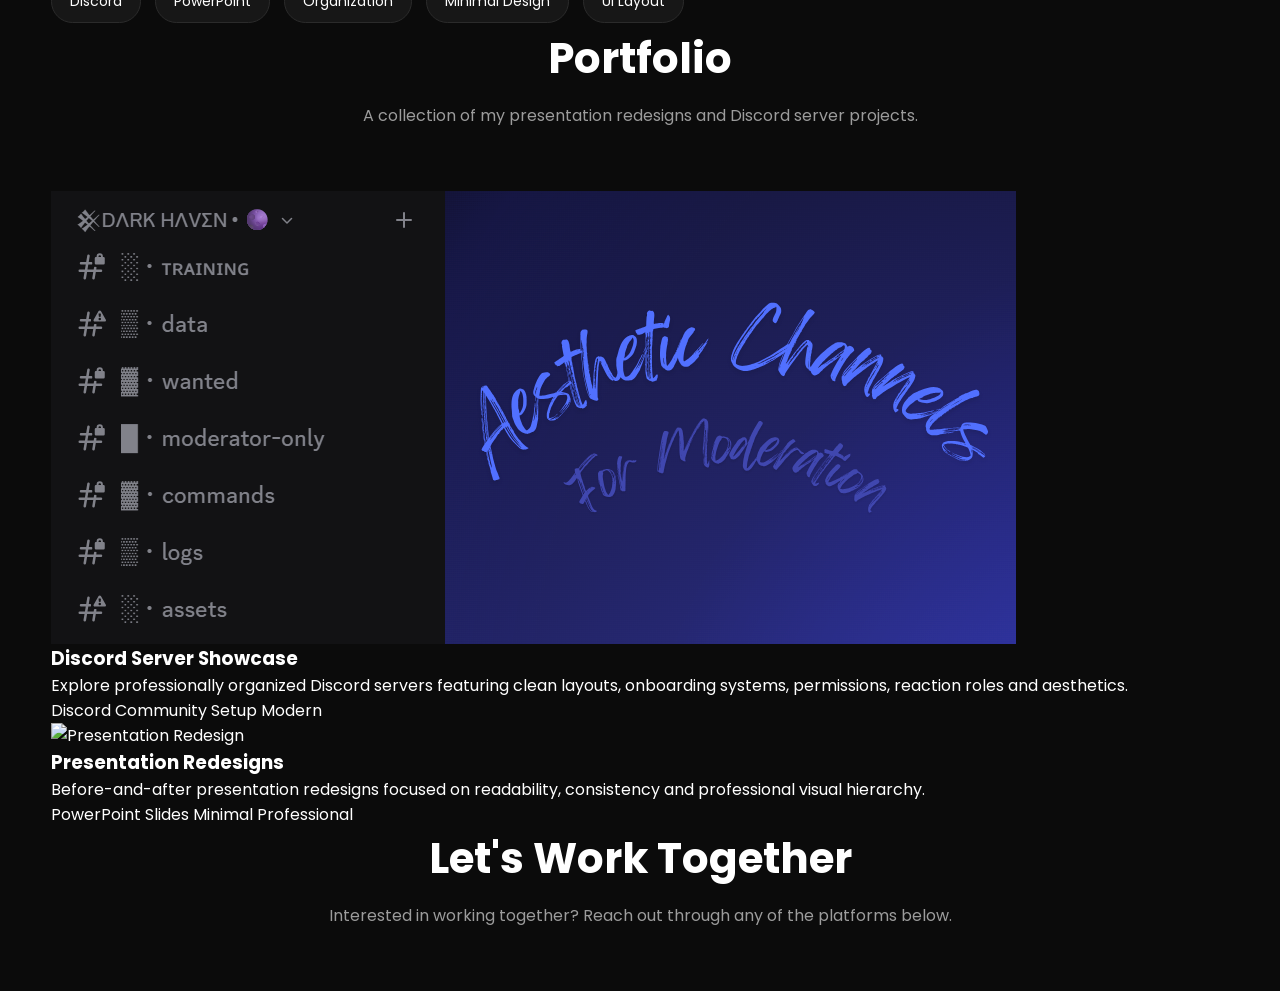
==== commit 0faae05e: "Update index.html" ====
--- a/index.html
+++ b/index.html
@@ -313,3 +313,104 @@
 </div>
 
 <div class="portfolio-grid">
+
+<a href="discord.html" class="portfolio-card">
+
+    <div class="portfolio-image">
+
+        <img src="assets/discord1.png" alt="Discord Server">
+
+    </div>
+
+    <div class="portfolio-content">
+
+        <h3>Discord Server Showcase</h3>
+
+        <p>
+
+            Explore professionally organized Discord servers
+            featuring clean layouts, onboarding systems,
+            permissions, reaction roles and aesthetics.
+
+        </p>
+
+        <div class="portfolio-tags">
+
+            <span>Discord</span>
+
+            <span>Community</span>
+
+            <span>Setup</span>
+
+            <span>Modern</span>
+
+        </div>
+
+    </div>
+
+</a>
+
+<a href="ppt.html" class="portfolio-card">
+
+    <div class="portfolio-image">
+
+        <img src="assets/ppt1.png" alt="Presentation Redesign">
+
+    </div>
+
+    <div class="portfolio-content">
+
+        <h3>Presentation Redesigns</h3>
+
+        <p>
+
+            Before-and-after presentation redesigns focused
+            on readability, consistency and professional
+            visual hierarchy.
+
+        </p>
+
+        <div class="portfolio-tags">
+
+            <span>PowerPoint</span>
+
+            <span>Slides</span>
+
+            <span>Minimal</span>
+
+            <span>Professional</span>
+
+        </div>
+
+    </div>
+
+</a>
+
+</div>
+
+</div>
+
+</section>
+
+<!-- =========================
+     CONTACT
+========================= -->
+
+<section id="contact">
+
+<div class="container">
+
+<div class="section-header">
+
+<h2>Let's Work Together</h2>
+
+<p>
+
+Interested in working together?
+Reach out through any of the platforms below.
+
+</p>
+
+</div>
+
+<div class="contact-wrapper">
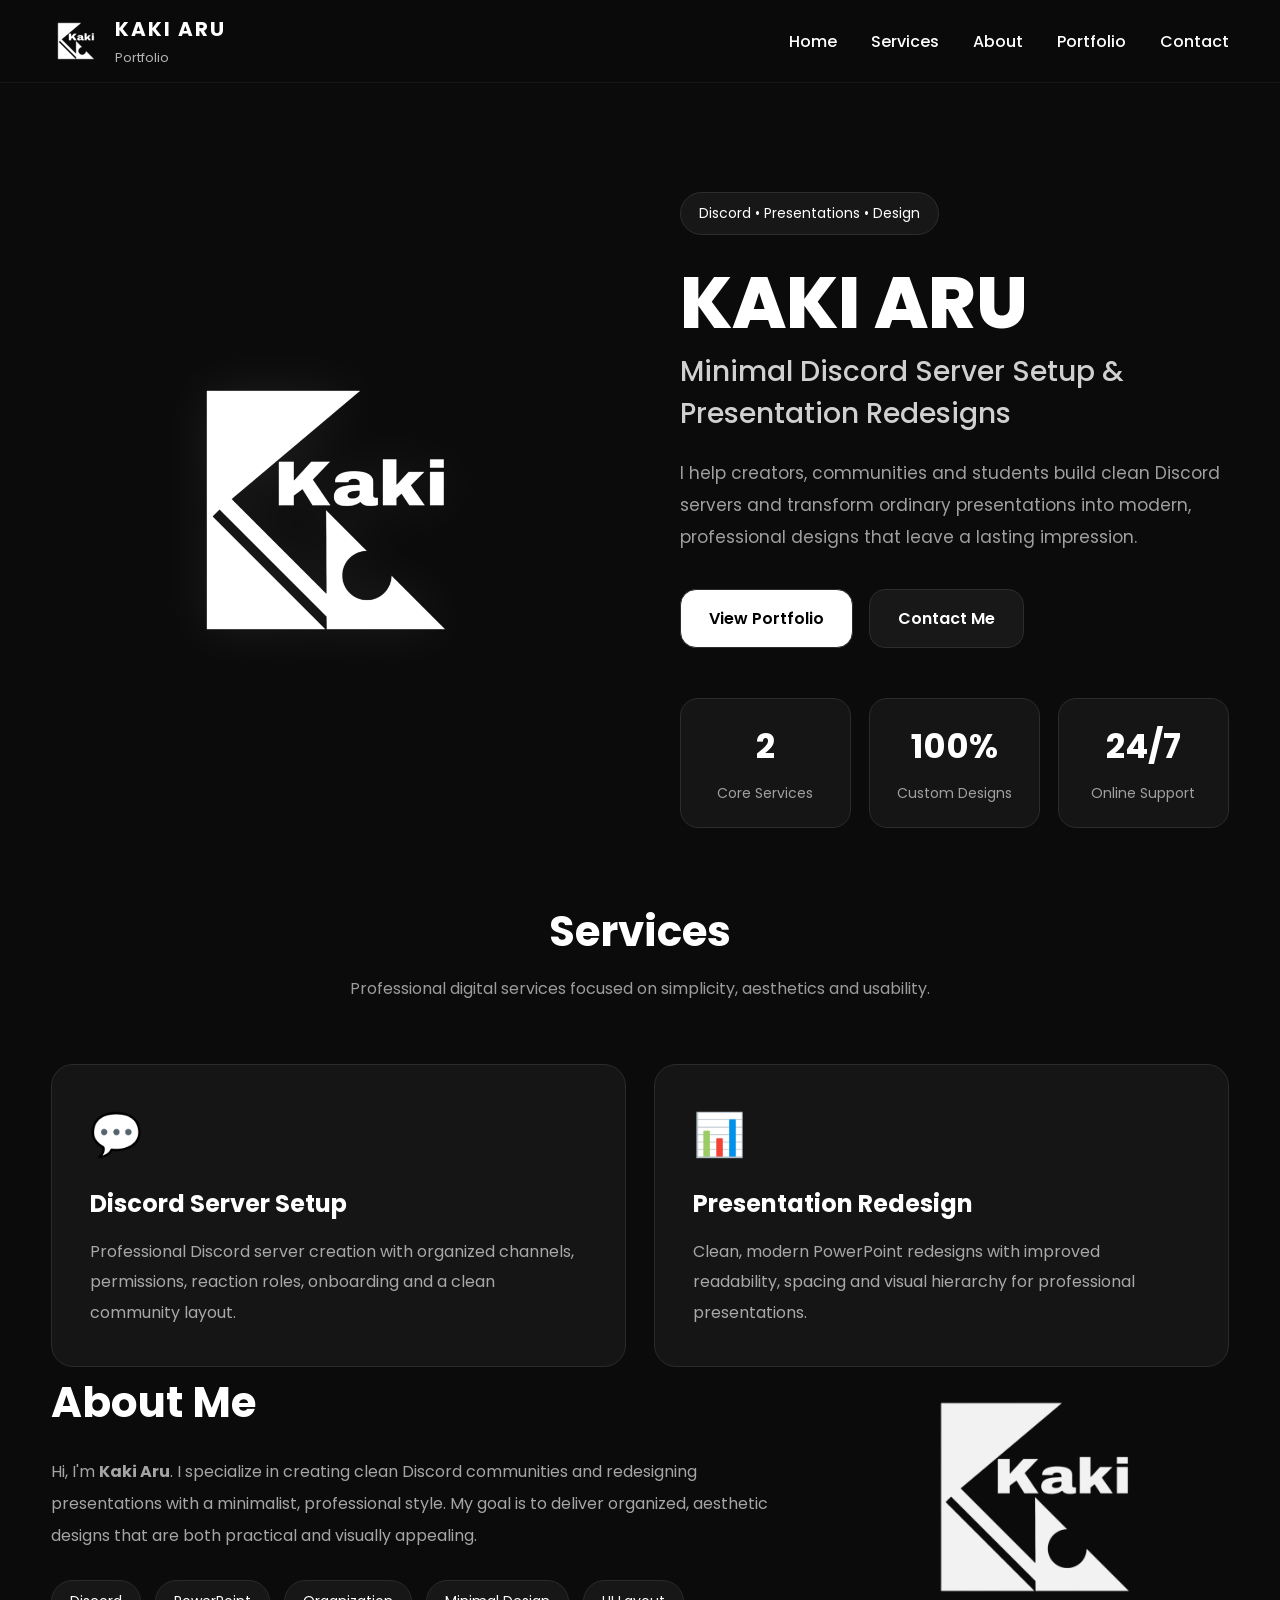
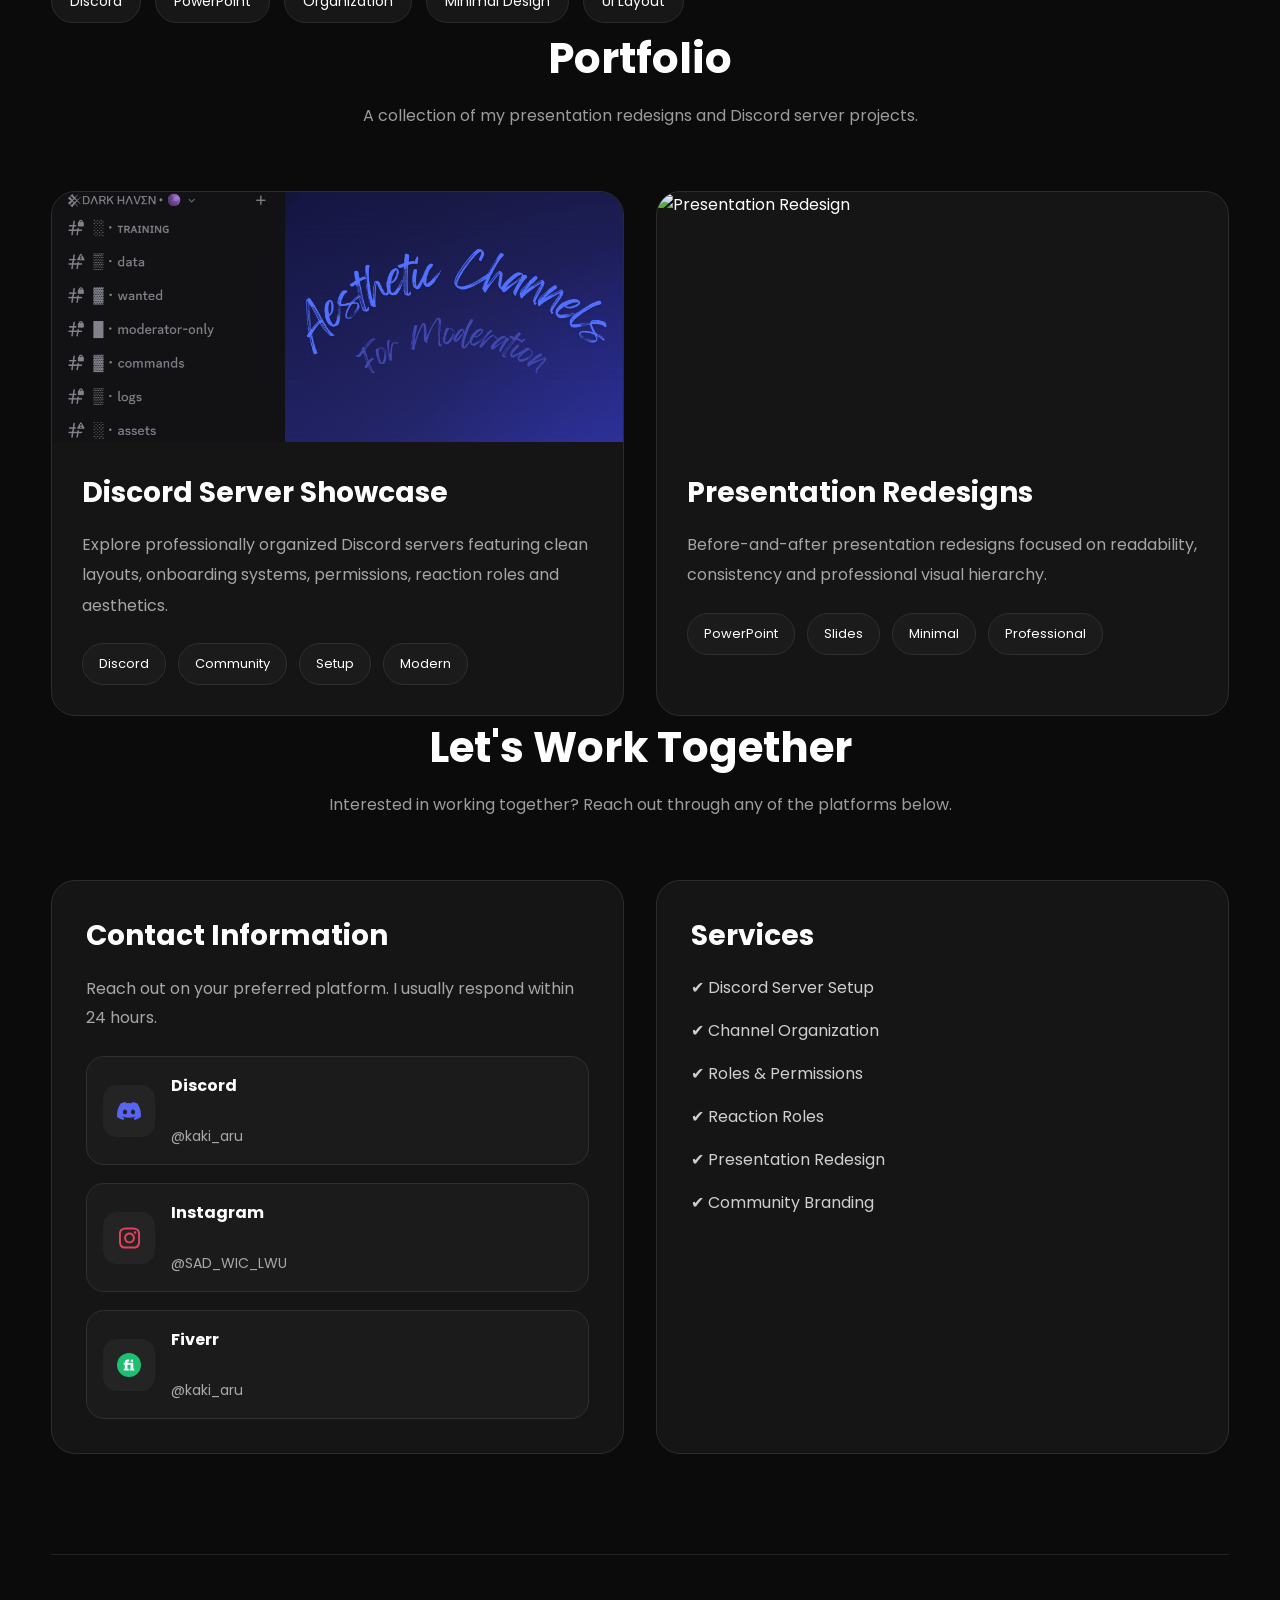
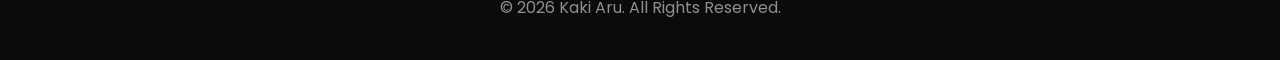
==== commit a2396152: "Update index.html" ====
--- a/index.html
+++ b/index.html
@@ -414,3 +414,117 @@
 </div>
 
 <div class="contact-wrapper">
+
+<div class="contact-card">
+
+    <h3>Contact Information</h3>
+
+    <p>
+
+        Reach out on your preferred platform.
+        I usually respond within 24 hours.
+
+    </p>
+
+    <div class="contact-links">
+
+        <a href="https://discord.gg/8bvyrREqd4"
+           target="_blank"
+           class="contact-link">
+
+            <div class="contact-icon">
+                <img src="assets/discord.svg" alt="Discord">
+            </div>
+
+            <div>
+                <strong>Discord</strong><br>
+                <span>@kaki_aru</span>
+            </div>
+
+        </a>
+
+        <a href="https://www.instagram.com/sad_wic_lwu/"
+           target="_blank"
+           class="contact-link">
+
+            <div class="contact-icon">
+                <img src="assets/instagram.svg" alt="Instagram">
+            </div>
+
+            <div>
+                <strong>Instagram</strong><br>
+                <span>@SAD_WIC_LWU</span>
+            </div>
+
+        </a>
+
+        <a href="https://www.fiverr.com/s/zWkBb5d"
+           target="_blank"
+           class="contact-link">
+
+            <div class="contact-icon">
+                <img src="assets/fiverr.svg" alt="Fiverr">
+            </div>
+
+            <div>
+                <strong>Fiverr</strong><br>
+                <span>@kaki_aru</span>
+            </div>
+
+        </a>
+
+    </div>
+
+</div>
+
+<div class="contact-card">
+
+    <h3>Services</h3>
+
+    <ul class="service-list">
+
+        <li>✔ Discord Server Setup</li>
+
+        <li>✔ Channel Organization</li>
+
+        <li>✔ Roles & Permissions</li>
+
+        <li>✔ Reaction Roles</li>
+
+        <li>✔ Presentation Redesign</li>
+
+        <li>✔ Community Branding</li>
+
+    </ul>
+
+</div>
+
+</div>
+
+</div>
+
+</section>
+
+<!-- =========================
+     FOOTER
+========================= -->
+
+<footer>
+
+<div class="container footer-wrapper">
+
+<p>
+
+© 2026 Kaki Aru. All Rights Reserved.
+
+</p>
+
+</div>
+
+</footer>
+
+<script src="script.js"></script>
+
+</body>
+
+</html>
--- a/style.css
+++ b/style.css
@@ -580,3 +580,283 @@
 opacity:.95;
 
 }
+
+/* ===========================
+   PORTFOLIO
+=========================== */
+
+.portfolio-grid{
+
+display:grid;
+
+grid-template-columns:repeat(2,1fr);
+
+gap:32px;
+
+}
+
+.portfolio-card{
+
+display:block;
+
+background:#151515;
+
+border:1px solid #2c2c2c;
+
+border-radius:24px;
+
+overflow:hidden;
+
+transition:.35s;
+
+}
+
+.portfolio-card:hover{
+
+transform:translateY(-10px);
+
+border-color:#4d4d4d;
+
+box-shadow:0 18px 45px rgba(0,0,0,.45);
+
+}
+
+.portfolio-image{
+
+height:250px;
+
+overflow:hidden;
+
+}
+
+.portfolio-image img{
+
+width:100%;
+
+height:100%;
+
+object-fit:cover;
+
+transition:.45s;
+
+}
+
+.portfolio-card:hover img{
+
+transform:scale(1.05);
+
+}
+
+.portfolio-content{
+
+padding:30px;
+
+}
+
+.portfolio-content h3{
+
+font-size:28px;
+
+margin-bottom:16px;
+
+}
+
+.portfolio-content p{
+
+color:#a5a5a5;
+
+line-height:1.9;
+
+margin-bottom:22px;
+
+}
+
+.portfolio-tags{
+
+display:flex;
+
+gap:12px;
+
+flex-wrap:wrap;
+
+}
+
+.portfolio-tags span{
+
+padding:10px 16px;
+
+background:#1b1b1b;
+
+border:1px solid #2f2f2f;
+
+border-radius:999px;
+
+font-size:13px;
+
+}
+
+/* ===========================
+   CONTACT
+=========================== */
+
+.contact-wrapper{
+
+display:grid;
+
+grid-template-columns:1fr 1fr;
+
+gap:32px;
+
+}
+
+.contact-card{
+
+background:#151515;
+
+border:1px solid #2c2c2c;
+
+border-radius:24px;
+
+padding:34px;
+
+}
+
+.contact-card h3{
+
+font-size:28px;
+
+margin-bottom:18px;
+
+}
+
+.contact-card p{
+
+color:#a7a7a7;
+
+line-height:1.8;
+
+margin-bottom:24px;
+
+}
+
+.contact-links{
+
+display:flex;
+
+flex-direction:column;
+
+gap:18px;
+
+}
+
+.contact-link{
+
+display:flex;
+
+align-items:center;
+
+gap:16px;
+
+padding:16px;
+
+background:#1b1b1b;
+
+border:1px solid #303030;
+
+border-radius:18px;
+
+transition:.3s;
+
+}
+
+.contact-link:hover{
+
+transform:translateY(-4px);
+
+background:#222;
+
+border-color:#4d4d4d;
+
+}
+
+.contact-icon{
+
+width:52px;
+
+height:52px;
+
+display:flex;
+
+justify-content:center;
+
+align-items:center;
+
+background:#242424;
+
+border-radius:14px;
+
+flex-shrink:0;
+
+overflow:hidden;
+
+}
+
+.contact-icon img{
+
+width:24px;
+
+height:24px;
+
+max-width:24px;
+
+max-height:24px;
+
+display:block;
+
+object-fit:contain;
+
+}
+
+.contact-link strong{
+
+font-size:16px;
+
+display:block;
+
+}
+
+.contact-link span{
+
+font-size:14px;
+
+color:#a8a8a8;
+
+}
+
+.service-list{
+
+list-style:none;
+
+display:flex;
+
+flex-direction:column;
+
+gap:18px;
+
+color:#cfcfcf;
+
+}
+
+.footer-wrapper{
+
+padding:40px 0;
+
+text-align:center;
+
+color:#8f8f8f;
+
+border-top:1px solid #232323;
+
+margin-top:100px;
+
+}
